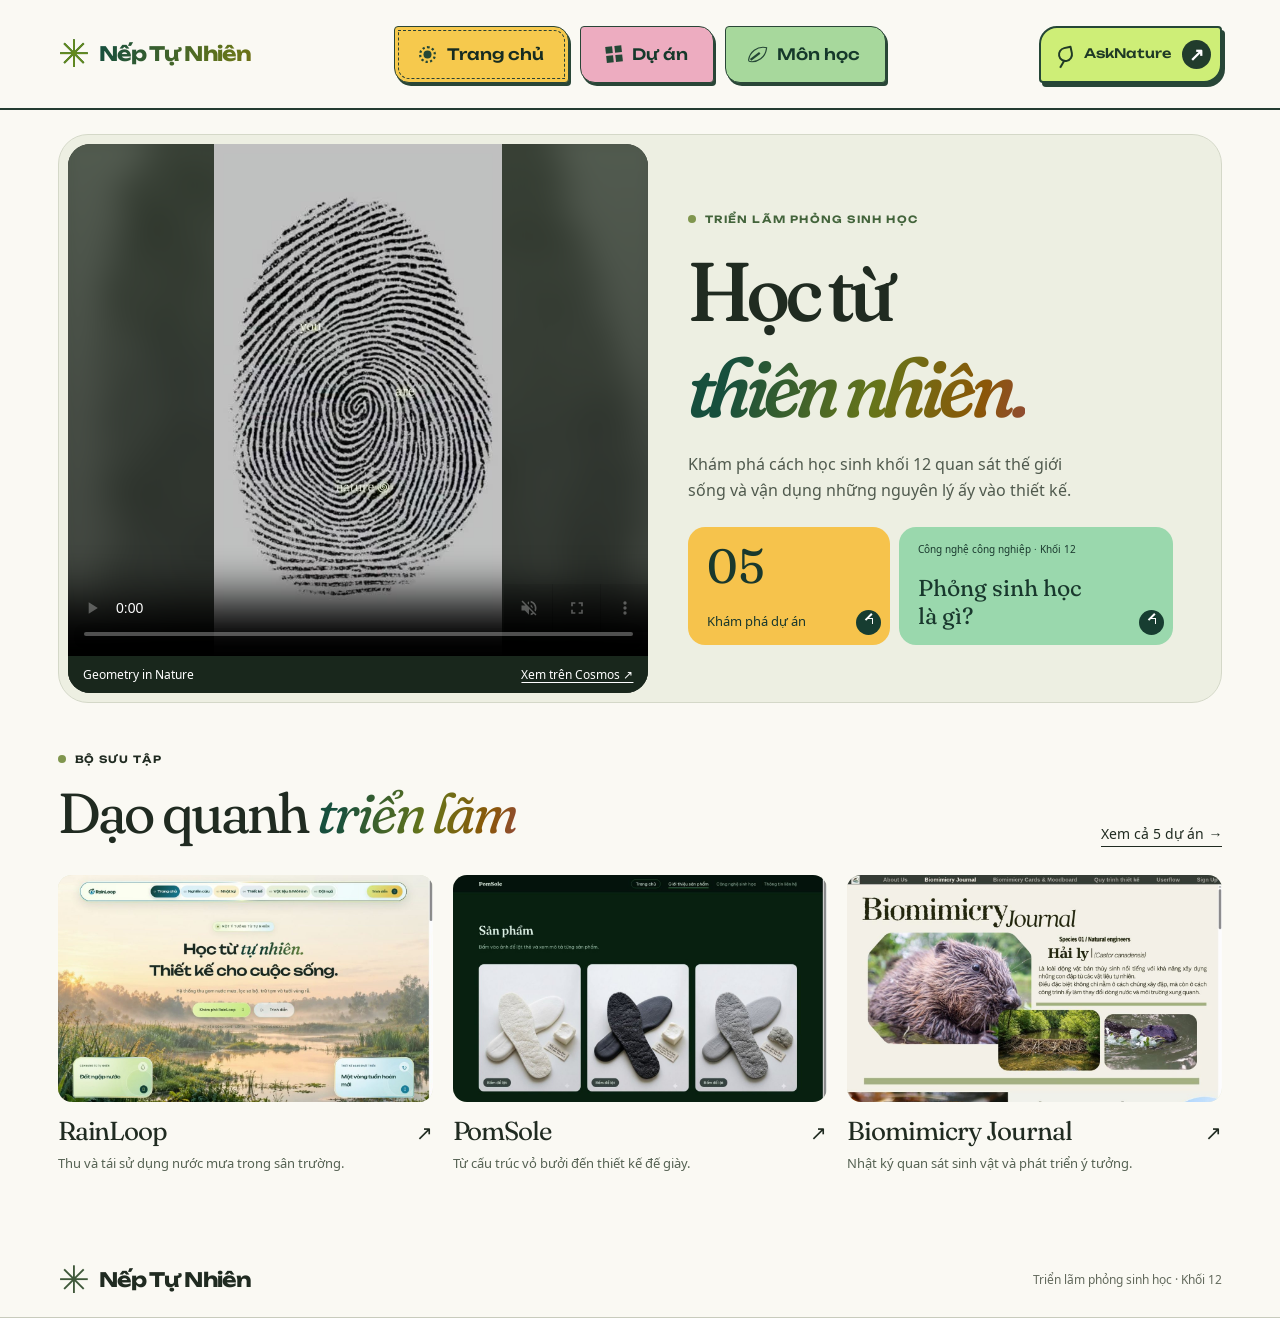
==== index.html @ 1c770c22 "Feature Geometry in Nature video and align navigation labels" ====
<!doctype html><html lang="vi"><head><meta charset="utf-8"><meta name="viewport" content="width=device-width,initial-scale=1"><meta name="theme-color" content="#fcfaee"><meta name="description" content="Triển lãm website phỏng sinh học của học sinh khối 12."><title>Trang chủ · Nếp Tự Nhiên</title><link rel="stylesheet" href="style.css?v=2"><link rel="stylesheet" href="exhibition.css"><link rel="stylesheet" href="typography.css?v=5"><script src="app.js?v=5" defer></script></head>
 <body><a class="skip" href="#noi-dung">Đến nội dung</a><header><div class="bar wrap"><a class="brand" href="index.html"><span class="mark" aria-hidden="true">✳</span>Nếp Tự Nhiên</a><nav aria-label="Điều hướng chính"><a href="index.html" aria-current="page"><span aria-hidden="true" class="stamp-icon sun"></span><span>Trang chủ</span></a><a href="du-an.html"><span aria-hidden="true" class="stamp-icon tiles"></span><span>Dự án</span></a><a href="mon-hoc.html"><span aria-hidden="true" class="stamp-icon leaf"></span><span>Môn học</span></a></nav><a class="source" href="https://asknature.org/" target="_blank" rel="noopener"><span class="source-lens" aria-hidden="true"></span><span>AskNature</span><span class="source-arrow" aria-hidden="true">↗</span></a></div></header><main id="noi-dung" tabindex="-1"><section class="hero wrap" id="trang-chu">
  <figure class="hero-film">
    <video controls playsinline muted loop preload="metadata" poster="assets/geometry-poster.jpg" aria-label="Video của Geometry in Nature">
      <source src="https://cdn.cosmos.so/705be368-18ea-49fc-8e06-4b64c45ced7f.mp4" type="video/mp4">
      <a href="https://www.cosmos.so/e/115667324">Xem video trên Cosmos</a>
    </video>
    <figcaption><span>Geometry in Nature</span><a href="https://www.cosmos.so/e/115667324" target="_blank" rel="noopener">Xem trên Cosmos ↗</a></figcaption>
  </figure>
  <div class="intro"><div class="eyebrow"><i></i>Triển lãm phỏng sinh học</div>
    <h1><span>Học từ</span> <em>thiên nhiên.</em></h1>
    <p>Khám phá cách học sinh khối 12 quan sát thế giới sống và vận dụng những nguyên lý ấy vào thiết kế.</p>
    <div class="discovery"><a class="collection-door" href="du-an.html"><strong>05</strong><span>Khám phá dự án</span><b aria-hidden="true">↗</b></a>
    <a class="course-door" href="mon-hoc.html"><span>Công nghệ công nghiệp · Khối 12</span><strong>Phỏng sinh học<br>là gì?</strong><b aria-hidden="true">↗</b></a></div>
  </div></section><section class="gallery wrap"><div class="section-title"><div class="headingblock"><div class="eyebrow"><i></i>Bộ sưu tập</div><h2>Dạo quanh <em>triển lãm</em></h2></div><a class="textlink" href="du-an.html">Xem cả 5 dự án →</a></div><div id="cards"><a class="tile" href="rainloop.html"><div class="art"><img src="assets/1.jpg" alt="Giao diện RainLoop"></div><div class="cardline"><h3>RainLoop</h3><span aria-hidden="true">↗</span></div><p>Thu và tái sử dụng nước mưa trong sân trường.</p></a><a class="tile" href="pomsole.html"><div class="art"><img src="assets/2.jpg" alt="Giao diện PomSole"></div><div class="cardline"><h3>PomSole</h3><span aria-hidden="true">↗</span></div><p>Từ cấu trúc vỏ bưởi đến thiết kế đế giày.</p></a><a class="tile" href="biomimicry-journal.html"><div class="art"><img src="assets/3.jpg" alt="Giao diện Biomimicry Journal"></div><div class="cardline"><h3>Biomimicry Journal</h3><span aria-hidden="true">↗</span></div><p>Nhật ký quan sát sinh vật và phát triển ý tưởng.</p></a></div></section></main><footer><div class="bar wrap"><a class="brand" href="index.html"><span class="mark" aria-hidden="true">✳</span>Nếp Tự Nhiên</a><span>Triển lãm phỏng sinh học · Khối 12</span></div></footer><div class="curtain" aria-hidden="true"></div><div id="cursor" aria-hidden="true">↗</div></body></html>
---- style.css ----
:root{--paper:#f8f7ef;--ink:#202b21;--green:#3f583a;--line:#c8cbbd;--serif:Georgia,'Times New Roman',serif;scroll-behavior:smooth;scroll-padding-top:25px;color:var(--ink);background:var(--paper);font-family:'DM Sans',Arial,sans-serif}
*{box-sizing:border-box}body,figure,h1,h2,h3,p{margin:0}a{color:inherit;text-decoration:none}button,a{-webkit-tap-highlight-color:transparent}a:focus-visible{outline:3px solid #a87519;outline-offset:5px}.wrap{width:min(1440px,91%);margin-inline:auto}.skip{position:fixed;top:-80px;background:white;padding:12px;z-index:10}.skip:focus{top:0}header,footer{border-bottom:1px solid var(--line)}.bar{display:flex;align-items:center;justify-content:space-between;gap:20px;min-height:74px}.brand{display:flex;align-items:center;gap:10px;font:600 24px var(--serif);letter-spacing:-1.3px}.mark{font:38px/1 Georgia;color:var(--green)}nav{display:flex;gap:34px}nav a,.source,.textlink{font-size:14px}nav a{padding:8px 0;border-bottom:1px solid transparent}nav a:hover,nav a[aria-current]{border-color:var(--green)}.source{border:1px solid var(--line);border-radius:30px;padding:9px 16px}.source:hover{background:#e7e9dc}
.hero{display:grid;grid-template-columns:.95fr 1.05fr;gap:4%;align-items:stretch;padding-block:32px 40px;border-bottom:1px solid var(--line)}.intro{align-self:center;padding-block:24px}.eyebrow{display:flex;align-items:center;gap:9px;font-size:11px;font-weight:650;letter-spacing:1.7px;text-transform:uppercase}.eyebrow i{width:8px;height:8px;border-radius:50%;background:#80964e}.hero h1,h2,.detail h1{font-family:var(--serif);font-weight:400;letter-spacing:-.063em}.hero h1{font-size:clamp(62px,7.25vw,120px);line-height:.98;margin:27px 0 22px}h1 em,h2 em{color:var(--green);font-weight:400}.intro p,.course p,.detail p{line-height:1.65;font-size:16px}.intro p{max-width:440px;color:#505a4e}.button{display:inline-flex;align-items:center;justify-content:space-between;gap:26px;background:var(--ink);color:white;padding:14px 21px;border-radius:100px;font-size:14px;margin-top:25px;transition:background .2s}.button span{font-size:20px}.button:hover{background:var(--green)}.hero-photo{position:relative;min-height:clamp(355px,32vw,520px);border-radius:5px 64px 5px 5px;overflow:hidden;background:#304427}.hero-photo img{position:absolute;width:100%;height:100%;object-fit:cover}.hero-photo figcaption{position:absolute;bottom:0;left:0;right:0;padding:40px 22px 17px;background:linear-gradient(transparent,#10190ed9);color:white;display:flex;gap:12px;align-items:baseline;font-size:13px}.hero-photo figcaption em{opacity:.8;font-family:var(--serif)}.gallery{padding-block:50px 70px}.section-title{display:flex;align-items:flex-end;justify-content:space-between;margin-bottom:28px}h2{font-size:clamp(40px,4.4vw,72px);line-height:1.1;margin-top:14px}.count{font-size:13px;color:#52604b;border:1px solid var(--line);border-radius:20px;padding:6px 12px}#cards{display:grid;grid-template-columns:repeat(3,minmax(0,1fr));gap:36px 20px}.art{aspect-ratio:1.65;overflow:hidden;border-radius:5px;background:var(--tint,#dde2c8);position:relative;display:grid;place-items:center}.art img{width:100%;height:100%;position:absolute;inset:0;object-fit:cover;object-position:top;transition:transform .5s}.tile:hover img{transform:scale(1.035)}.tile h3{font:400 26px var(--serif);letter-spacing:-.04em;margin:13px 0 6px}.tile p{font-size:13px;line-height:1.55;color:#566253}.cardline{display:flex;align-items:baseline;justify-content:space-between}.cardline>span{font-size:20px}.course{background:#e8ebde;padding-block:62px}.course-inner{display:grid;grid-template-columns:1fr 1fr;gap:8%;align-items:center}.course p+p{margin-top:14px}.textlink{display:inline-block;border-bottom:1px solid;margin-top:19px;padding-bottom:3px}footer .bar>span{font-size:12px;color:#62695c}.detail{min-height:68vh;padding-block:38px 65px}.detail h1{font-size:clamp(44px,6vw,80px);margin-block:22px 10px}.detail .art{margin-top:26px;max-width:980px}.back{font-size:14px;text-decoration:underline;text-underline-offset:4px}#cursor{position:fixed;top:0;left:0;pointer-events:none;z-index:8;background:#dcf197;color:#14210d;width:48px;height:48px;border-radius:50%;display:grid;place-items:center;opacity:0;font-size:24px;transition:opacity .15s}#cursor.show{opacity:1}.enter{animation:arrive .4s ease both}@keyframes arrive{from{opacity:0;transform:translateY(10px)}to{opacity:1;transform:none}}
@media(max-width:850px){#cards{grid-template-columns:repeat(2,minmax(0,1fr))}.hero h1{font-size:clamp(56px,8vw,72px)}nav{gap:17px}.intro p{font-size:15px}}
@media(max-width:620px){.wrap{width:90%}.bar{min-height:60px;gap:10px}.brand{font-size:19px;gap:4px}.mark{font-size:29px}nav{gap:12px}nav a{font-size:12px}.source{display:none}.hero{grid-template-columns:1fr;gap:23px;padding-block:25px}.intro{padding:0}.hero h1{font-size:clamp(58px,12vw,76px);margin-block:20px 15px}.hero-photo{min-height:245px;border-top-right-radius:45px}.gallery,.course{padding-block:35px}.section-title{gap:8px}.count{white-space:nowrap;font-size:11px}#cards,.course-inner{grid-template-columns:1fr}.course-inner{gap:20px}footer .bar{flex-wrap:wrap;padding-block:14px}.eyebrow{font-size:10px}}
@media(prefers-reduced-motion:reduce){:root{scroll-behavior:auto}*,*::before,*::after{animation:none!important;transition:none!important}#cursor{display:none}}

@font-face{font-family:Exhibit Sans;src:url(assets/fonts/NotoSans-Regular.woff) format('woff');font-display:swap}
@font-face{font-family:Exhibit Sans;src:url(assets/fonts/NotoSans-Bold.woff) format('woff');font-weight:700;font-display:swap}
@font-face{font-family:Exhibit Serif;src:url(assets/fonts/NotoSerifDisplay-Regular.woff) format('woff');font-display:swap}
@font-face{font-family:Exhibit Serif;src:url(assets/fonts/NotoSerifDisplay-Italic.woff) format('woff');font-style:italic;font-display:swap}
:root{--serif:'Exhibit Serif',Georgia,serif;font-family:'Exhibit Sans',sans-serif;--paper:#fbf9ef}
header{background:#1f392f;color:#fffced;border:0;position:relative;z-index:2}
header .bar{min-height:83px}
.brand{font:700 23px/1.4 'Exhibit Sans',sans-serif;letter-spacing:-.055em}
header .mark{color:#ffd45e;display:inline-block;transition:transform .5s}.brand:hover .mark{transform:rotate(70deg)}
nav{background:#10291f;border-radius:34px;padding:5px;gap:5px}
nav a{--tab:#f6cb59;border:0;border-radius:30px;padding:10px 18px;transition:background .18s,color .18s,transform .18s;white-space:nowrap}
nav a:nth-child(2){--tab:#f3a892}nav a:nth-child(3){--tab:#b5dcb2}
nav a::before{content:'';display:inline-block;width:7px;height:7px;border-radius:50%;margin-right:8px;vertical-align:middle;background:var(--tab)}
nav a[aria-current],nav a:hover{background:var(--tab);color:#172c21}nav a[aria-current]::before,nav a:hover::before{background:currentColor}
nav a:hover{transform:translateY(-2px)}header .source{border-color:#829285;color:#e7f3cf}header .source:hover{background:#374e3e}
.hero h1,h2,.detail h1,.gallery h1,.course h1{line-height:1.2;letter-spacing:-.047em}.hero h1{margin-block:16px}
.gallery h1,.course h1{font:400 clamp(40px,5.4vw,88px)/1.22 var(--serif);margin:12px 0 0}.course{padding-block:clamp(45px,7vw,100px)}.method{padding-block:40px 70px}.steps{display:grid;grid-template-columns:repeat(3,1fr);gap:24px;margin-top:26px}.steps article{border-top:4px solid #dbb54e;padding:18px 8px 0}.steps article:nth-child(2){border-color:#c77a62}.steps article:nth-child(3){border-color:#77a276}.steps h3{font:400 29px var(--serif);margin:0 0 10px}.steps p{line-height:1.7}
.tile .art{transition:box-shadow .35s,transform .35s}.tile:hover .art{box-shadow:0 12px 22px #34492c22;transform:translateY(-4px)}.detail p{max-width:760px}.detail .art{aspect-ratio:auto}.detail .art img{position:static;height:auto;display:block}.hero-photo img{transform:scale(1.04) translate(var(--mx,0px),var(--my,0px));transition:transform .45s ease-out}
main{animation:arrive .46s ease both}.curtain{pointer-events:none;position:fixed;z-index:20;inset:0;transform:scaleY(0);transform-origin:bottom;background:linear-gradient(170deg,#c9dea9 0 68%,#f9d77b 68% 84%,#edac96 84%);transition:transform .22s cubic-bezier(.55,.05,.8,.42)}.depart .curtain{transform:scaleY(1)}.reveal{animation:arrive .52s ease both}.hero .eyebrow i{animation:pulse 3s ease-in-out infinite}@keyframes pulse{50%{box-shadow:0 0 0 5px #8ba44b24}}
@media(max-width:760px){header .bar{flex-wrap:wrap;justify-content:center;padding-block:10px;gap:7px 20px}header .brand{font-size:20px}.source{display:none}nav a{padding:8px 12px}nav{gap:2px}.steps{grid-template-columns:1fr}.hero h1{line-height:1.2}}
@media(max-width:450px){header .bar{flex-direction:column}.section-title .textlink{max-width:98px}.hero h1{font-size:clamp(47px,12vw,64px)}.course h1,.gallery h1{font-size:42px}}
@media(prefers-reduced-motion:reduce){.hero-photo img{transform:none}.curtain{display:none}}
---- exhibition.css ----
/* A pale exhibition frame, botanical colour and moving display type. */
:root {
  --paper: #faf9f3;
  --forest: #173d31;
  --berry: #973c72;
  --ochre: #8b5708;
}
header {
  color: var(--forest);
  background: var(--paper);
  border-bottom: 1px solid #d6dbce;
}
header .mark { color: #638a1d; }
header .source { background: #d9ed9e; color: #23391e; border-color: transparent; }
header .source:hover { background: #c7e07d; }
nav { background: #e9ecdf; }
nav a { color: #263b30; }
nav a:nth-child(1) { --tab: #f3cc51; }
nav a:nth-child(2) { --tab: #eda6bc; }
nav a:nth-child(3) { --tab: #93d8b5; }
.hero {
  display: grid;
  grid-template-columns: 1.03fr 1fr;
  align-items: stretch;
  gap: 0;
  margin-top: 24px;
  padding: 9px;
  border: 1px solid #d4d8c8;
  border-radius: 30px;
  background: #edefe2;
}
.hero-photo { border-radius: 22px; min-height: 470px; }
.hero-photo img { object-position: 66% 48%; }
.hero-photo figcaption {
  inset: auto auto 0 0;
  padding: 13px 23px 12px 16px;
  border-radius: 0 21px 0 0;
  color: #263c31;
  background: #edefe2;
  flex-direction: column;
  gap: 1px;
}
.hero-photo figcaption span { font-weight: 700; }
.hero-photo figcaption em { font-size: 12px; }
.intro { padding: clamp(22px,3.1vw,52px); padding-bottom: 18px; align-self: center; }
.intro .eyebrow { letter-spacing: .12em; color: #43643b; }
.hero h1 { font-size: clamp(58px,6.5vw,108px); line-height: 1.15; margin: 19px 0 15px; }
.hero h1 span,.hero h1 em { display: block; width: fit-content; }
.hero h1 span { animation: type-rise .6s both; }
.hero h1 em { animation: type-rise .75s .08s both, ink-flow 8s ease-in-out infinite alternate; }
.hero .intro p { max-width: 43ch; }
.discovery { display: grid; grid-template-columns: .85fr 1.15fr; gap: 9px; margin-top: 24px; }
.discovery a {
  position: relative; display: flex; flex-direction: column; justify-content: space-between;
  gap: 6px; min-height: 118px; padding: 15px 19px; color: #19382d;
  border-radius: 17px; transition: transform .25s, box-shadow .25s;
}
.discovery a:hover,.discovery a:focus-visible { transform: translateY(-4px); box-shadow: 0 6px 0 #203b291c; }
.collection-door { background: #f6c34c; }
.collection-door strong { font: 400 48px/1 var(--serif); }
.collection-door span { font-size: 13px; padding-right: 24px; }
.course-door { background: #9ad8ad; }
.course-door span { font-size: 10px; }
.course-door strong { font: 400 23px/1.2 var(--serif); padding-right: 19px; }
.discovery b { position: absolute; right: 9px; bottom: 10px; width: 25px; height: 25px; display: grid; place-items:center; border-radius: 50%; background: #173d31; color: #fff; font: 16px/1 sans-serif; }
.art { border-radius: 14px; }
.tile h3 { transition: color .2s; }
.tile:hover h3,.tile:focus-visible h3 { color: var(--berry); }
.steps article { border: 0; background:#f8df83; border-radius: 18px; padding: 24px; }
.steps article:nth-child(2) { background: #f0c0ce; }
.steps article:nth-child(3) { background: #b8e0c6; }
@supports (background-clip: text) {
  .hero h1 em,.gallery :is(h1,h2) em,.course h1 em,.detail h1,header .brand {
    background-image: linear-gradient(105deg,#174f3d 8%,#66751a 32%,var(--ochre) 49%,var(--berry) 68%,#21594d 90%);
    background-size: 180% 100%;
    background-clip: text;
    color: transparent;
    animation: ink-flow 8s ease-in-out infinite alternate;
  }
  .hero h1 em { animation: type-rise .75s .08s both, ink-flow 8s ease-in-out infinite alternate; }
}
@keyframes ink-flow { from { background-position: 0% center; } to { background-position: 100% center; } }
@keyframes type-rise { from { opacity: 0; transform: translateY(.23em); } to { opacity: 1; transform: translateY(0); } }
@media (max-width: 850px) {
  .hero { grid-template-columns: .9fr 1.1fr; }
  .intro { padding: 22px 16px; }
  .hero h1 { font-size: clamp(48px,6.3vw,65px); }
  .discovery a { padding: 12px; }
}
@media (max-width: 620px) {
  .hero { grid-template-columns: 1fr; margin-top: 14px; padding: 6px; border-radius: 20px; }
  .hero-photo { min-height: 210px; border-radius: 15px; }
  .intro { padding: 20px 13px 10px; }
  .hero h1 { font-size: clamp(45px,10.6vw,66px); margin: 13px 0; }
  .hero h1 span,.hero h1 em { display: inline; }
  .discovery { margin-top: 18px; }
  .discovery a { min-height: 102px; }
}
@media (forced-colors: active) {
  .hero h1 em,.gallery :is(h1,h2) em,.course h1 em,.detail h1,header .brand { color: CanvasText; background: none; }
}
.discovery b { font-size: 0; }
.discovery b::before { content: ''; width: 9px; height: 1.5px; background: currentColor; transform: rotate(-45deg); }
.discovery b::after { content: ''; position:absolute; top:8px; right:8px; width:5px; height:5px; border-top:1.5px solid; border-right:1.5px solid; }
---- typography.css ----
@font-face {
  font-family: 'Fraunces Variable';
  font-style: italic;
  font-display: swap;
  font-weight: 100 900;
  src: url(assets/fonts/fraunces-vietnamese-full-italic.woff2) format('woff2-variations');
  unicode-range: U+0102-0103,U+0110-0111,U+0128-0129,U+0168-0169,U+01A0-01A1,U+01AF-01B0,U+0300-0301,U+0303-0304,U+0308-0309,U+0323,U+0329,U+1EA0-1EF9,U+20AB;
}
@font-face {
  font-family: 'Fraunces Variable';
  font-style: italic;
  font-display: swap;
  font-weight: 100 900;
  src: url(assets/fonts/fraunces-latin-full-italic.woff2) format('woff2-variations');
  unicode-range: U+0000-00FF,U+0131,U+0152-0153,U+02BB-02BC,U+02C6,U+02DA,U+02DC,U+0304,U+0308,U+0329,U+2000-206F,U+20AC,U+2122,U+2191,U+2193,U+2212,U+2215,U+FEFF,U+FFFD;
}
@font-face {
  font-family: 'Fraunces Variable';
  font-style: normal;
  font-display: swap;
  font-weight: 100 900;
  src: url(assets/fonts/fraunces-vietnamese-full-normal.woff2) format('woff2-variations');
  unicode-range: U+0102-0103,U+0110-0111,U+0128-0129,U+0168-0169,U+01A0-01A1,U+01AF-01B0,U+0300-0301,U+0303-0304,U+0308-0309,U+0323,U+0329,U+1EA0-1EF9,U+20AB;
}
@font-face {
  font-family: 'Fraunces Variable';
  font-style: normal;
  font-display: swap;
  font-weight: 100 900;
  src: url(assets/fonts/fraunces-latin-full-normal.woff2) format('woff2-variations');
  unicode-range: U+0000-00FF,U+0131,U+0152-0153,U+02BB-02BC,U+02C6,U+02DA,U+02DC,U+0304,U+0308,U+0329,U+2000-206F,U+20AC,U+2122,U+2191,U+2193,U+2212,U+2215,U+FEFF,U+FFFD;
}
@font-face {
  font-family: 'Unbounded Variable';
  font-style: normal;
  font-display: swap;
  font-weight: 200 900;
  src: url(assets/fonts/unbounded-vietnamese-wght-normal.woff2) format('woff2-variations');
  unicode-range: U+0102-0103,U+0110-0111,U+0128-0129,U+0168-0169,U+01A0-01A1,U+01AF-01B0,U+0300-0301,U+0303-0304,U+0308-0309,U+0323,U+0329,U+1EA0-1EF9,U+20AB;
}
@font-face {
  font-family: 'Unbounded Variable';
  font-style: normal;
  font-display: swap;
  font-weight: 200 900;
  src: url(assets/fonts/unbounded-latin-wght-normal.woff2) format('woff2-variations');
  unicode-range: U+0000-00FF,U+0131,U+0152-0153,U+02BB-02BC,U+02C6,U+02DA,U+02DC,U+0304,U+0308,U+0329,U+2000-206F,U+20AC,U+2122,U+2191,U+2193,U+2212,U+2215,U+FEFF,U+FFFD;
}

:root { --serif: 'Fraunces Variable','Exhibit Serif',serif; }
h1,h2,h3,.collection-door strong,.course-door strong {
  font-optical-sizing:auto;
  font-variation-settings:'SOFT' 58,'WONK' 1;
}
.hero h1,.gallery h1,.course h1,.detail h1 {font-weight:520;letter-spacing:-.056em}
.hero h1 em {font-weight:560;font-variation-settings:'SOFT' 88,'WONK' 1}
.brand,nav a,.eyebrow,.count {
  font-family:'Unbounded Variable','Exhibit Sans',sans-serif;
}
.brand {font-size:clamp(16px,1.55vw,24px);letter-spacing:-.045em}
.eyebrow {font-size:10px;letter-spacing:.09em}
header {border-bottom:2px solid #233c31}
header .bar {gap:16px;min-height:90px}
nav {
  display:flex;align-items:center;gap:6px;
  padding:8px 10px;background:transparent;border-radius:0;
}
nav a {
  --seal:#f6c94d;
  position:relative;isolation:isolate;display:inline-flex;align-items:center;justify-content:center;
  gap:8px;padding:11px 17px;font-weight:520;font-size:12px;
  color:#16392b;background:transparent!important;border:0!important;border-radius:0;
  transform:none;
}
nav a::before {
  content:'';position:absolute;z-index:-1;inset:0;
  width:auto;height:auto;margin:0;background:var(--seal)!important;
  border:1.5px solid #294637;border-radius:4px 15px 4px 15px;
  box-shadow:2px 3px 0 #294637;transition:box-shadow .2s;
}
nav a:nth-child(2) {--seal:#edacc0;transform:none}
nav a:nth-child(3) {--seal:#a7d89c;transform:none}
nav a[aria-current]::before {outline:1px dashed #284035;outline-offset:-5px}
nav a:hover,nav a:focus-visible {transform:none}
nav a:hover::before {box-shadow:2px 6px 0 #294637}
.stamp-icon {display:block;width:15px;height:15px;position:relative;flex:none;color:#254736}
.stamp-icon.sun {border:2px dotted;border-radius:50%}
.stamp-icon.sun::after {content:'';position:absolute;inset:2px;background:currentColor;border-radius:50%}
.stamp-icon.tiles {width:6px;height:6px;background:currentColor;box-shadow:8px 0,0 8px,8px 8px;margin:-8px 8px 0 0;transform:rotate(-6deg)}
.stamp-icon.leaf {border:1.6px solid;border-radius:90% 0 90% 12%;transform:rotate(8deg)}
.stamp-icon.leaf::after {content:'';position:absolute;left:1px;bottom:1px;width:10px;height:1.5px;background:currentColor;transform:rotate(-45deg);transform-origin:left}
@media(max-width:760px){header .bar{padding-block:12px}nav{gap:5px;padding:4px 3px}nav a{font-size:11px;padding:10px 13px}}
@media(max-width:450px){nav a{gap:5px;padding:9px 10px;font-size:10px}.hero h1{letter-spacing:-.05em}}

/* Oversized specimen labels in the shared navigation. */
header .bar { min-height:108px; }
header nav { gap:11px; }
header nav a {
  min-height:57px; padding:14px clamp(20px,2vw,34px); gap:12px;
  font-size:clamp(15px,1.22vw,20px);
}
header nav .stamp-icon {scale:1.15}
header .source {
  display:inline-flex;align-items:center;justify-content:center;gap:11px;
  min-height:50px;padding:8px 9px 8px 17px;
  border:2px solid #254736;border-radius:18px 4px 18px 4px;
  background:#ceee77;color:#203a26;box-shadow:3px 4px 0 #284637;
  transform:none;transition:transform .2s,box-shadow .2s;
  font:530 13px/1.35 'Unbounded Variable','Exhibit Sans',sans-serif;
}
header .source:hover,header .source:focus-visible {transform:none;background:#def593;box-shadow:3px 6px 0 #284637}
.source-lens {width:15px;height:15px;border:2px solid;border-radius:50% 8% 50% 50%;transform:rotate(-12deg);position:relative}
.source-lens::after {content:'';position:absolute;left:-4px;bottom:-4px;width:9px;border-top:2px solid;transform:rotate(-48deg)}
.source-arrow,.field-side b {display:grid;place-items:center;width:29px;height:29px;border-radius:50%;background:#213c2c;color:#fff;font:700 18px/1 'Exhibit Sans',sans-serif}
.field-board {
  display:grid;grid-template-columns:minmax(0,1fr) minmax(180px,21%);gap:12px;
  margin-top:26px;padding:10px;border:1px solid #c9cbb6;border-radius:29px;background:#f1f0e4;
}
.leaf-plate {min-height:clamp(450px,40vw,615px);position:relative;overflow:hidden;border-radius:21px;background:#526827}
.leaf-plate>img,.case-photo img {position:absolute;inset:0;width:100%;height:100%;object-fit:cover}
.leaf-plate>img {object-position:58% 40%}
.plate-label {position:absolute;top:18px;left:18px;padding:8px 14px;background:#faf9efd9;color:#2a362a;border-radius:30px;font:600 12px 'Exhibit Sans',sans-serif}
.plate-label i {margin-left:8px;font:italic 14px var(--serif)}
.plate-title {position:absolute;bottom:0;left:0;padding:22px 27px 12px 17px;background:#f1f0e4;border-radius:0 28px 0 0;}
.plate-title h1 {margin:9px 0 0;font:510 clamp(44px,5.3vw,84px)/1.11 var(--serif);letter-spacing:-.055em}
.plate-title em {color:#566c23}
.field-side {display:grid;grid-template-rows:auto minmax(100px,1fr) minmax(115px,.9fr);gap:10px}
.grade-seal {justify-self:center;display:flex;flex-direction:column;justify-content:center;align-items:center;width:min(100%,190px);aspect-ratio:1.25;border-radius:50%;background:#f3cb57;color:#344326;transform:rotate(5deg)}
.grade-seal span,.field-note>span,.case-photo>span {font:550 11px/1.5 'Unbounded Variable','Exhibit Sans',sans-serif}
.grade-seal strong {font:580 clamp(41px,4vw,66px)/1 var(--serif)}
.field-side a {position:relative;border-radius:18px;overflow:hidden;transition:transform .22s}
.field-side a:hover {transform:translateY(-3px)}
.case-photo {background:#39674d}
.case-photo img {object-position:center}
.case-photo>span {position:absolute;bottom:0;left:0;right:0;padding:28px 42px 12px 12px;color:white;background:linear-gradient(transparent,#132b1cf5)}
.field-side b {position:absolute;right:9px;bottom:9px}
.field-note {background:#8bd4a8;padding:16px;color:#1a3b2c}
.field-note strong {display:block;margin:10px 0 20px;font:520 clamp(20px,2vw,33px)/1.15 var(--serif)}
.course-reading {display:grid;grid-template-columns: .8fr 1.2fr;gap:6%;padding-block:52px 40px;border-bottom:1px solid #c9cbb6}
.course-reading h2 {margin:0;font-size:clamp(35px,3.6vw,60px)}
.course-reading p {font-size:16px;line-height:1.7}
.course-reading p+p {margin-top:12px}
@media(max-width:1020px) {
  header .bar{gap:8px}header nav{gap:6px}header nav a{padding:13px 16px;font-size:14px}
  header .source{font-size:12px;gap:6px}
}
@media(max-width:780px) {
  header .bar {display:grid;grid-template-columns:1fr auto;min-height:0;gap:11px;padding-block:10px}
  header nav {grid-column:1/-1;grid-row:2;justify-content:center}
  header .source {grid-column:2;grid-row:1;min-height:38px;font-size:11px}
  header nav a {min-height:45px;font-size:clamp(11px,2.7vw,15px);padding:10px clamp(8px,2.6vw,22px);gap:6px}
}
@media(max-width:650px) {
  .field-board{grid-template-columns:1fr;padding:6px;gap:7px;margin-top:16px}
  .leaf-plate{min-height:340px}.plate-title{padding:14px 17px 8px 10px}
  .field-side{grid-template-columns:.65fr 1fr 1.05fr;grid-template-rows:minmax(120px,auto);gap:5px}
  .grade-seal{align-self:center;aspect-ratio:1}.field-note{padding:9px}.field-note strong{font-size:17px;margin:4px 0 28px}
  .field-note>span,.case-photo>span{font-size:9px}.case-photo>span{padding:20px 6px 40px}
  .course-reading{grid-template-columns:1fr;gap:16px;padding-block:28px}
}
@media(max-width:360px){header nav{gap:2px}header nav a{padding:10px 7px}.field-side{grid-template-columns:1fr 1fr}.grade-seal{display:none}}

/* Match the edges of the four header labels on wide screens. */
@media (min-width:781px) {
  header .bar { display:grid;grid-template-columns:1fr auto 1fr;align-items:center; }
  header nav {padding-block:0}
  header nav a, header .source {height:57px;min-height:57px}
  header .source {justify-self:end}
}
.hero-film {position:relative;isolation:isolate;display:grid;grid-template-rows:minmax(0,1fr) auto;min-width:0;overflow:hidden;border-radius:22px;background:#1c251c;color:#fff}
.hero-film::before {content:"";position:absolute;z-index:-1;inset:-25px;background:linear-gradient(#1c2918aa,#181d17c7),url(assets/geometry-poster.jpg) center/cover;filter:blur(16px)}
.hero-film video {display:block;width:100%;height:100%;min-height:0;max-height:clamp(390px,40vw,620px);object-fit:contain;align-self:center;}
.hero-film figcaption {display:flex;justify-content:space-between;align-items:center;gap:8px;padding:10px 15px;background:#19271c;font-size:12px}
.hero-film figcaption a {text-decoration:underline;text-underline-offset:3px}
@media(max-width:620px){.hero-film{border-radius:16px}.hero-film video{height:clamp(260px,82vw,400px)}}
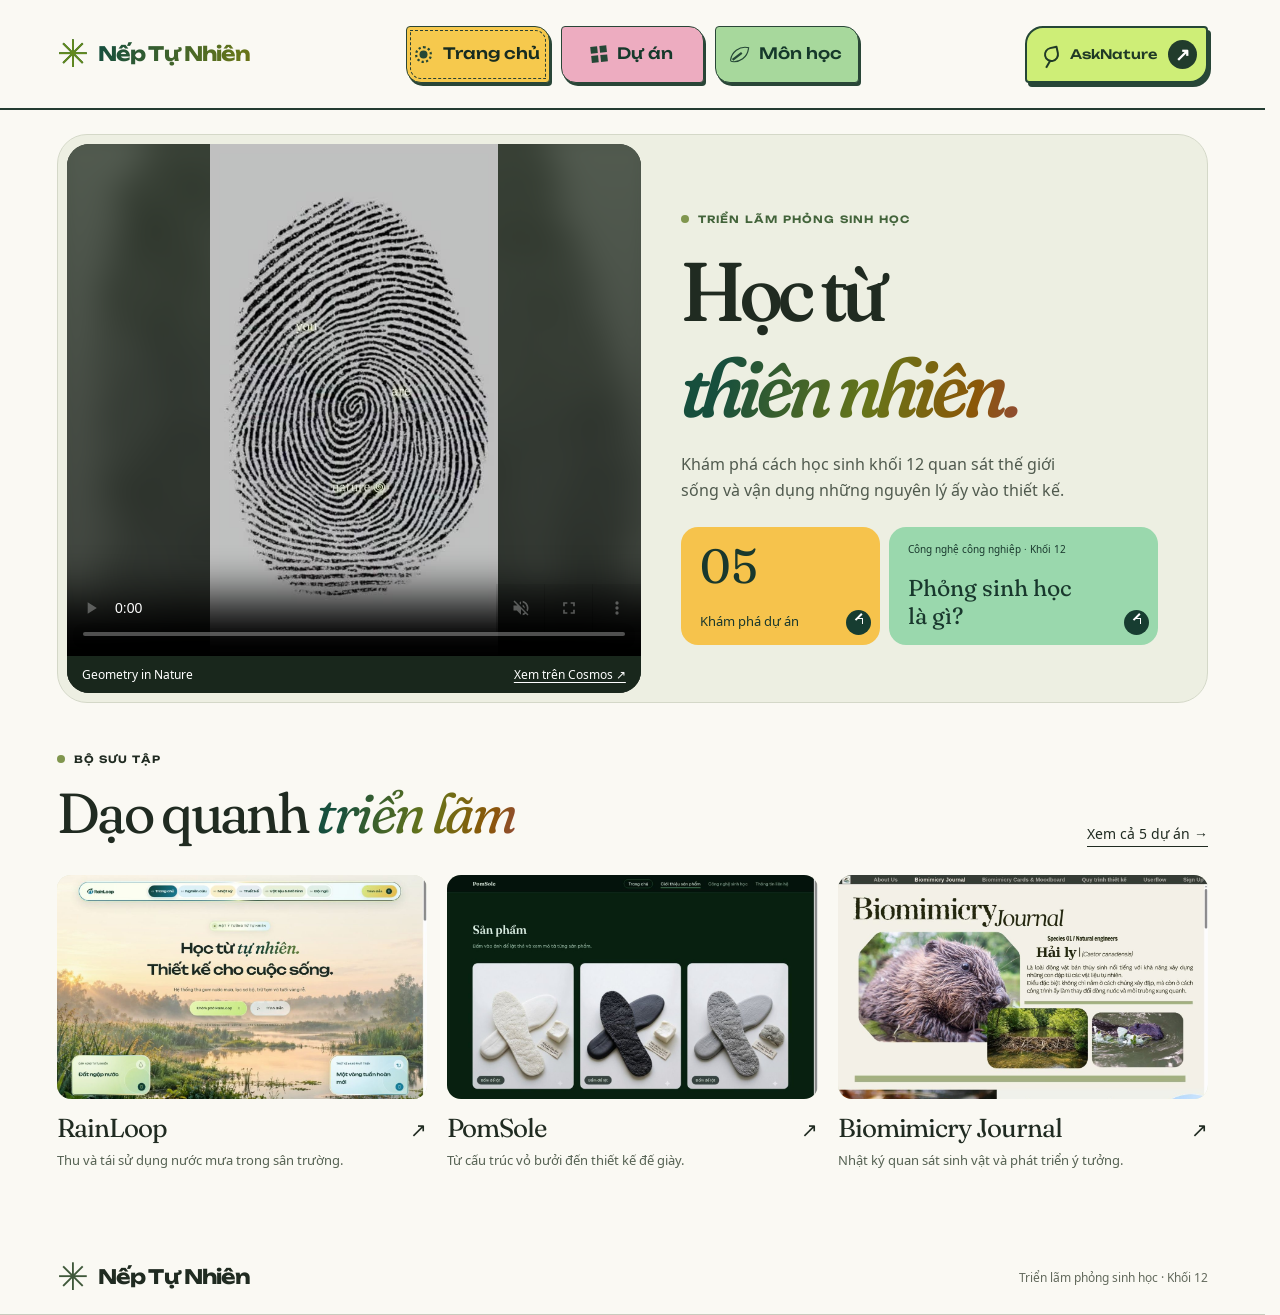
==== commit dbeb102d: "Stabilize navigation across routes and introduce six course objectives" ====
--- a/index.html
+++ b/index.html
@@ -1,4 +1,4 @@
-<!doctype html><html lang="vi"><head><meta charset="utf-8"><meta name="viewport" content="width=device-width,initial-scale=1"><meta name="theme-color" content="#fcfaee"><meta name="description" content="Triển lãm website phỏng sinh học của học sinh khối 12."><title>Trang chủ · Nếp Tự Nhiên</title><link rel="stylesheet" href="style.css?v=2"><link rel="stylesheet" href="exhibition.css"><link rel="stylesheet" href="typography.css?v=5"><script src="app.js?v=5" defer></script></head>
+<!doctype html><html lang="vi"><head><meta charset="utf-8"><meta name="viewport" content="width=device-width,initial-scale=1"><meta name="theme-color" content="#fcfaee"><meta name="description" content="Triển lãm website phỏng sinh học của học sinh khối 12."><title>Trang chủ · Nếp Tự Nhiên</title><link rel="stylesheet" href="style.css?v=2"><link rel="stylesheet" href="exhibition.css"><link rel="stylesheet" href="typography.css?v=6"><script src="app.js?v=6" defer></script><link rel="stylesheet" href="course-guide-v1.css"></head>
  <body><a class="skip" href="#noi-dung">Đến nội dung</a><header><div class="bar wrap"><a class="brand" href="index.html"><span class="mark" aria-hidden="true">✳</span>Nếp Tự Nhiên</a><nav aria-label="Điều hướng chính"><a href="index.html" aria-current="page"><span aria-hidden="true" class="stamp-icon sun"></span><span>Trang chủ</span></a><a href="du-an.html"><span aria-hidden="true" class="stamp-icon tiles"></span><span>Dự án</span></a><a href="mon-hoc.html"><span aria-hidden="true" class="stamp-icon leaf"></span><span>Môn học</span></a></nav><a class="source" href="https://asknature.org/" target="_blank" rel="noopener"><span class="source-lens" aria-hidden="true"></span><span>AskNature</span><span class="source-arrow" aria-hidden="true">↗</span></a></div></header><main id="noi-dung" tabindex="-1"><section class="hero wrap" id="trang-chu">
   <figure class="hero-film">
     <video controls playsinline muted loop preload="metadata" poster="assets/geometry-poster.jpg" aria-label="Video của Geometry in Nature">
--- a/course-guide-v1.css
+++ b/course-guide-v1.css
@@ -0,0 +1,42 @@
+/* The navigation footprint stays constant during page and pointer transitions. */
+html {scrollbar-gutter:stable}
+header {z-index:25}
+header .bar > nav {
+  display:grid;grid-template-columns:repeat(3,minmax(0,1fr));
+  width:clamp(390px,37vw,562px);align-items:stretch;
+}
+header .bar > nav a,header .bar > .source {
+  transform:none;rotate:none;translate:none;scale:none;
+  transition:color .18s,background-color .18s;line-height:1.25
+}
+header .bar > nav a:is(:hover,:focus,:active,[aria-current]),header .bar > .source:is(:hover,:focus,:active) {transform:none;translate:none;rotate:none;scale:none}
+header .bar > nav a {min-width:0;padding-inline:5px}
+header .bar > nav a::before,header .bar > nav a:is(:hover,:focus,:active)::before {box-shadow:2px 3px 0 #294637}
+header .bar > nav a:hover::before {filter:brightness(1.05)}
+@media(min-width:781px){header .bar{grid-template-columns:minmax(0,1fr) auto minmax(0,1fr)}}
+@media(max-width:780px){header .bar > nav{justify-self:center;width:min(100%,490px)}}
+.guide-intro {max-width:78ch;line-height:1.75;margin:20px 0}
+.guide-help {margin-bottom:16px;font-size:14px;color:#455e4c}
+.goals {display:grid;grid-template-columns:repeat(2,minmax(0,1fr));gap:14px;align-items:start}
+.goal-card {--wash:#fff0ba;--accent:#9b640c;border:1px solid #c7cebd;border-radius:8px 24px 8px 20px;background:var(--wash);overflow:hidden}
+.goal-card:nth-child(3n+2){--wash:#f8dce7;--accent:#8b3b68}
+.goal-card:nth-child(3n){--wash:#d9efde;--accent:#316a47}
+.goal-card summary {list-style:none;display:grid;grid-template-columns:auto 1fr auto;align-items:start;gap:14px;padding:22px;cursor:pointer}
+.goal-card summary::-webkit-details-marker{display:none}
+.goal-card summary:focus-visible{outline:3px solid var(--accent);outline-offset:-5px;border-radius:inherit}
+.goal-no{font:500 23px/1.4 var(--serif);color:var(--accent)}
+.goal-body strong,.goal-body span {display:block}
+.goal-body strong {font:520 clamp(20px,2vw,30px)/1.22 var(--serif)}
+.goal-body span,.goal-card p {font-size:14px;line-height:1.65}
+.goal-body span {margin-top:8px}.goal-card p {margin:0 22px 22px;padding-top:14px;border-top:1px dashed var(--accent)}
+.goal-toggle {width:22px;height:22px;border:1px solid var(--accent);border-radius:50%;position:relative}
+.goal-toggle::before,.goal-toggle::after{content:'';position:absolute;inset:9px 4px auto;height:2px;background:var(--accent)}
+.goal-toggle::after{transform:rotate(90deg);transition:transform .2s}
+.goal-card[open] .goal-toggle::after{transform:none}
+@media(prefers-reduced-motion:no-preference){
+  .goal-card.reveal {animation:arrive .52s var(--delay) both}
+  .goal-card[open] p {animation:arrive .3s both}
+  .plate-label{animation:arrive .65s .15s both}
+}
+@media(max-width:700px){.goals{grid-template-columns:1fr}.goal-card summary{padding:17px;gap:10px}}
+.skip:focus {z-index:30}
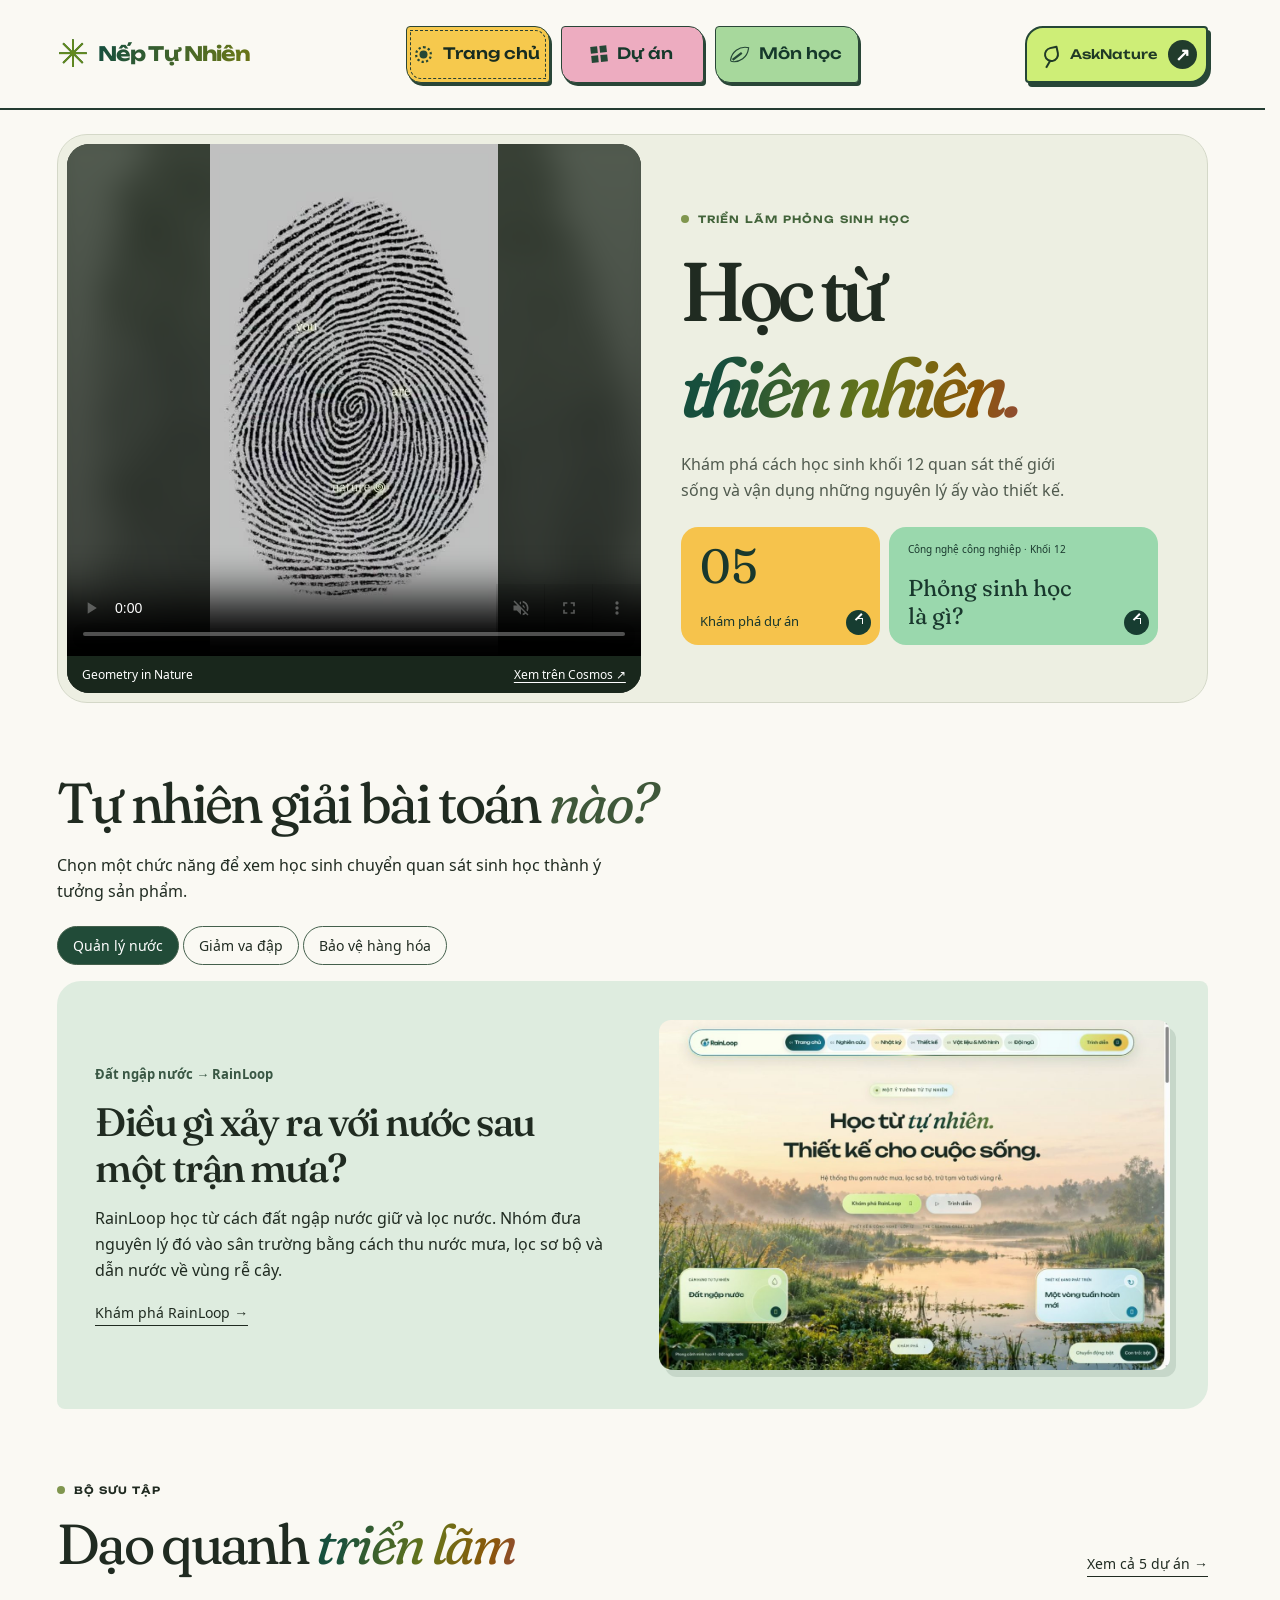
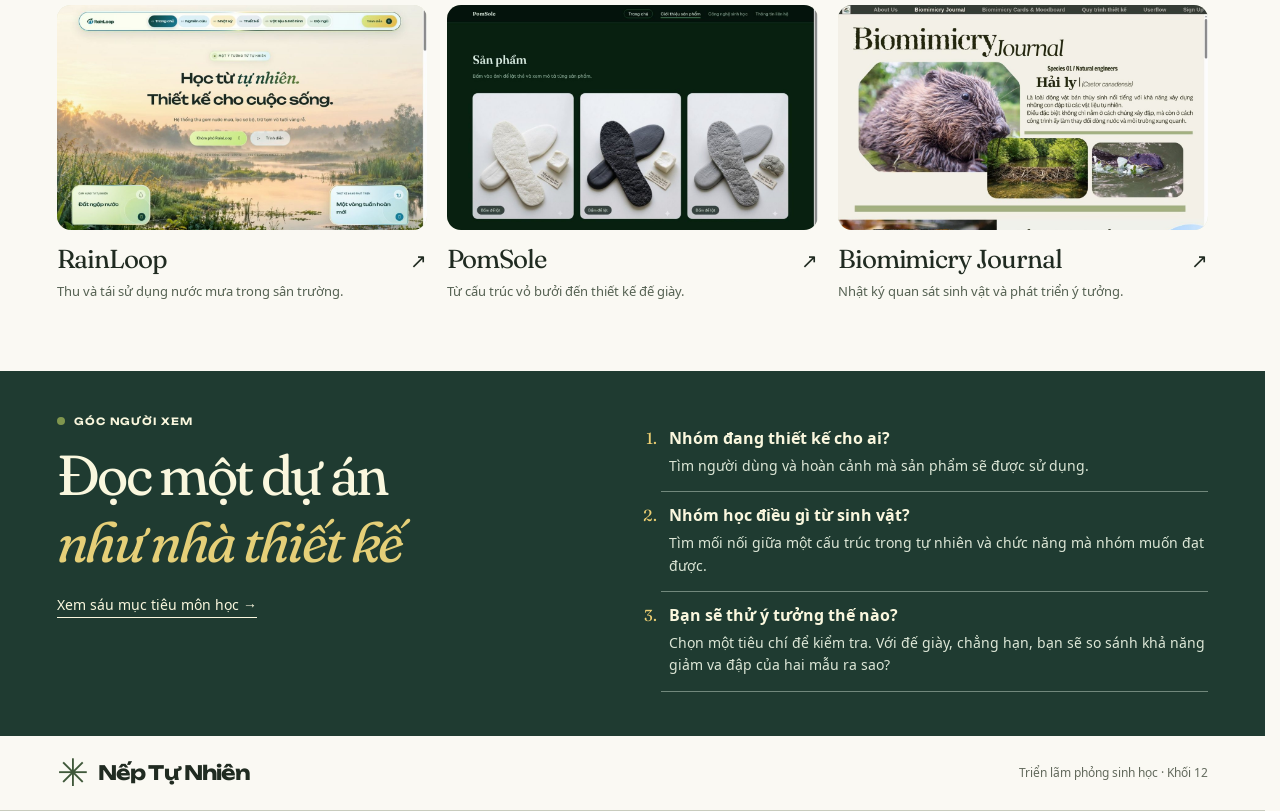
==== commit 17ee460c: "Add a botanical pointer trail, interactive project explorer and visitor guide" ====
--- a/index.html
+++ b/index.html
@@ -1,5 +1,5 @@
-<!doctype html><html lang="vi"><head><meta charset="utf-8"><meta name="viewport" content="width=device-width,initial-scale=1"><meta name="theme-color" content="#fcfaee"><meta name="description" content="Triển lãm website phỏng sinh học của học sinh khối 12."><title>Trang chủ · Nếp Tự Nhiên</title><link rel="stylesheet" href="style.css?v=2"><link rel="stylesheet" href="exhibition.css"><link rel="stylesheet" href="typography.css?v=6"><script src="app.js?v=6" defer></script><link rel="stylesheet" href="course-guide-v1.css"></head>
- <body><a class="skip" href="#noi-dung">Đến nội dung</a><header><div class="bar wrap"><a class="brand" href="index.html"><span class="mark" aria-hidden="true">✳</span>Nếp Tự Nhiên</a><nav aria-label="Điều hướng chính"><a href="index.html" aria-current="page"><span aria-hidden="true" class="stamp-icon sun"></span><span>Trang chủ</span></a><a href="du-an.html"><span aria-hidden="true" class="stamp-icon tiles"></span><span>Dự án</span></a><a href="mon-hoc.html"><span aria-hidden="true" class="stamp-icon leaf"></span><span>Môn học</span></a></nav><a class="source" href="https://asknature.org/" target="_blank" rel="noopener"><span class="source-lens" aria-hidden="true"></span><span>AskNature</span><span class="source-arrow" aria-hidden="true">↗</span></a></div></header><main id="noi-dung" tabindex="-1"><section class="hero wrap" id="trang-chu">
+<!doctype html><html lang="vi"><head><meta charset="utf-8"><meta name="viewport" content="width=device-width,initial-scale=1"><meta name="theme-color" content="#fcfaee"><meta name="description" content="Triển lãm website phỏng sinh học của học sinh khối 12."><title>Trang chủ · Nếp Tự Nhiên</title><link rel="stylesheet" href="style.css?v=2"><link rel="stylesheet" href="exhibition.css"><link rel="stylesheet" href="typography.css?v=6"><script src="app.js?v=8" defer></script><link rel="stylesheet" href="course-guide-v1.css"><link rel="stylesheet" href="field-motion.css"></head>
+ <body><a class="skip" href="#noi-dung">Đến nội dung</a><header><div class="bar wrap"><a class="brand" href="./"><span class="mark" aria-hidden="true">✳</span>Nếp Tự Nhiên</a><nav aria-label="Điều hướng chính"><a href="./" aria-current="page"><span aria-hidden="true" class="stamp-icon sun"></span><span>Trang chủ</span></a><a href="du-an.html"><span aria-hidden="true" class="stamp-icon tiles"></span><span>Dự án</span></a><a href="mon-hoc.html"><span aria-hidden="true" class="stamp-icon leaf"></span><span>Môn học</span></a></nav><a class="source" href="https://asknature.org/" target="_blank" rel="noopener"><span class="source-lens" aria-hidden="true"></span><span>AskNature</span><span class="source-arrow" aria-hidden="true">↗</span></a></div></header><main id="noi-dung" tabindex="-1"><section class="hero wrap" id="trang-chu">
   <figure class="hero-film">
     <video controls playsinline muted loop preload="metadata" poster="assets/geometry-poster.jpg" aria-label="Video của Geometry in Nature">
       <source src="https://cdn.cosmos.so/705be368-18ea-49fc-8e06-4b64c45ced7f.mp4" type="video/mp4">
@@ -12,4 +12,8 @@
     <p>Khám phá cách học sinh khối 12 quan sát thế giới sống và vận dụng những nguyên lý ấy vào thiết kế.</p>
     <div class="discovery"><a class="collection-door" href="du-an.html"><strong>05</strong><span>Khám phá dự án</span><b aria-hidden="true">↗</b></a>
     <a class="course-door" href="mon-hoc.html"><span>Công nghệ công nghiệp · Khối 12</span><strong>Phỏng sinh học<br>là gì?</strong><b aria-hidden="true">↗</b></a></div>
-  </div></section><section class="gallery wrap"><div class="section-title"><div class="headingblock"><div class="eyebrow"><i></i>Bộ sưu tập</div><h2>Dạo quanh <em>triển lãm</em></h2></div><a class="textlink" href="du-an.html">Xem cả 5 dự án →</a></div><div id="cards"><a class="tile" href="rainloop.html"><div class="art"><img src="assets/1.jpg" alt="Giao diện RainLoop"></div><div class="cardline"><h3>RainLoop</h3><span aria-hidden="true">↗</span></div><p>Thu và tái sử dụng nước mưa trong sân trường.</p></a><a class="tile" href="pomsole.html"><div class="art"><img src="assets/2.jpg" alt="Giao diện PomSole"></div><div class="cardline"><h3>PomSole</h3><span aria-hidden="true">↗</span></div><p>Từ cấu trúc vỏ bưởi đến thiết kế đế giày.</p></a><a class="tile" href="biomimicry-journal.html"><div class="art"><img src="assets/3.jpg" alt="Giao diện Biomimicry Journal"></div><div class="cardline"><h3>Biomimicry Journal</h3><span aria-hidden="true">↗</span></div><p>Nhật ký quan sát sinh vật và phát triển ý tưởng.</p></a></div></section></main><footer><div class="bar wrap"><a class="brand" href="index.html"><span class="mark" aria-hidden="true">✳</span>Nếp Tự Nhiên</a><span>Triển lãm phỏng sinh học · Khối 12</span></div></footer><div class="curtain" aria-hidden="true"></div><div id="cursor" aria-hidden="true">↗</div></body></html>+  </div></section><section class="wrap atlas"><h2>Tự nhiên giải bài toán <em>nào?</em></h2><p>Chọn một chức năng để xem học sinh chuyển quan sát sinh học thành ý tưởng sản phẩm.</p><fieldset class="case-picker"><legend>Chọn chức năng</legend><input type="radio" name="function" id="pick-nuoc" aria-label="Quản lý nước" checked><label for="pick-nuoc">Quản lý nước</label><input type="radio" name="function" id="pick-dem" aria-label="Giảm va đập"><label for="pick-dem">Giảm va đập</label><input type="radio" name="function" id="pick-bao-bi" aria-label="Bảo vệ hàng hóa"><label for="pick-bao-bi">Bảo vệ hàng hóa</label><div class="case-sheets"><article class="case-sheet case-nuoc"><div><p class="case-origin">Đất ngập nước → RainLoop</p><h3>Điều gì xảy ra với nước sau một trận mưa?</h3><p>RainLoop học từ cách đất ngập nước giữ và lọc nước. Nhóm đưa nguyên lý đó vào sân trường bằng cách thu nước mưa, lọc sơ bộ và dẫn nước về vùng rễ cây.</p><a class="textlink" href="rainloop.html">Khám phá RainLoop →</a></div><a class="case-view" href="rainloop.html" aria-label="Xem dự án RainLoop"><img src="assets/1.jpg" loading="lazy" alt="Giao diện RainLoop"></a></article><article class="case-sheet case-dem"><div><p class="case-origin">Vỏ bưởi → PomSole</p><h3>Một lớp vỏ gợi ý điều gì cho đế giày?</h3><p>PomSole chọn cấu trúc vỏ bưởi làm điểm xuất phát để thiết kế đế giày. Khi xem ba mẫu đế, hãy tìm chi tiết thể hiện ý tưởng đệm và phân bố lực.</p><a class="textlink" href="pomsole.html">Khám phá PomSole →</a></div><a class="case-view" href="pomsole.html" aria-label="Xem dự án PomSole"><img src="assets/2.jpg" loading="lazy" alt="Giao diện PomSole"></a></article><article class="case-sheet case-bao-bi"><div><p class="case-origin">Mỏ chim toucan → TB Protect</p><h3>Làm sao bảo vệ vật bên trong mà vẫn giữ cấu trúc nhẹ?</h3><p>Toucan Boucan lấy cảm hứng từ mỏ chim toucan để đề xuất bao bì nhiều lớp. Hãy xem cách nhóm chuyển ý tưởng về cấu trúc nhẹ thành thiết kế bảo vệ hàng hóa.</p><a class="textlink" href="toucan-boucan.html">Khám phá Toucan Boucan →</a></div><a class="case-view" href="toucan-boucan.html" aria-label="Xem dự án Toucan Boucan"><img src="assets/5.jpg" loading="lazy" alt="Giao diện Toucan Boucan"></a></article></div></fieldset></section><section class="gallery wrap"><div class="section-title"><div class="headingblock"><div class="eyebrow"><i></i>Bộ sưu tập</div><h2>Dạo quanh <em>triển lãm</em></h2></div><a class="textlink" href="du-an.html">Xem cả 5 dự án →</a></div><div id="cards"><a class="tile" href="rainloop.html"><div class="art"><img src="assets/1.jpg" alt="Giao diện RainLoop"></div><div class="cardline"><h3>RainLoop</h3><span aria-hidden="true">↗</span></div><p>Thu và tái sử dụng nước mưa trong sân trường.</p></a><a class="tile" href="pomsole.html"><div class="art"><img src="assets/2.jpg" alt="Giao diện PomSole"></div><div class="cardline"><h3>PomSole</h3><span aria-hidden="true">↗</span></div><p>Từ cấu trúc vỏ bưởi đến thiết kế đế giày.</p></a><a class="tile" href="biomimicry-journal.html"><div class="art"><img src="assets/3.jpg" alt="Giao diện Biomimicry Journal"></div><div class="cardline"><h3>Biomimicry Journal</h3><span aria-hidden="true">↗</span></div><p>Nhật ký quan sát sinh vật và phát triển ý tưởng.</p></a></div></section><section class="guide-band"><div class="wrap visitor-guide"><div><div class="eyebrow"><i></i>Góc người xem</div><h2>Đọc một dự án<br><em>như nhà thiết kế</em></h2><a class="textlink" href="mon-hoc.html#quy-trinh">Xem sáu mục tiêu môn học →</a></div><ol>
+<li><strong>Nhóm đang thiết kế cho ai?</strong><span>Tìm người dùng và hoàn cảnh mà sản phẩm sẽ được sử dụng.</span></li>
+<li><strong>Nhóm học điều gì từ sinh vật?</strong><span>Tìm mối nối giữa một cấu trúc trong tự nhiên và chức năng mà nhóm muốn đạt được.</span></li>
+<li><strong>Bạn sẽ thử ý tưởng thế nào?</strong><span>Chọn một tiêu chí để kiểm tra. Với đế giày, chẳng hạn, bạn sẽ so sánh khả năng giảm va đập của hai mẫu ra sao?</span></li>
+</ol></div></section></main><footer><div class="bar wrap"><a class="brand" href="./"><span class="mark" aria-hidden="true">✳</span>Nếp Tự Nhiên</a><span>Triển lãm phỏng sinh học · Khối 12</span></div></footer><div class="curtain" aria-hidden="true"></div><div id="cursor" aria-hidden="true">↗</div></body></html>
--- a/field-motion.css
+++ b/field-motion.css
@@ -0,0 +1,22 @@
+.pointer-leaf {position:fixed;width:11px;height:7px;border-radius:95% 5% 90% 8%;box-shadow:inset 0 -1px 0 #183f3744;pointer-events:none;z-index:40}
+.atlas {padding-block:52px 25px}
+.atlas>p {max-width:65ch;margin:15px 0 22px;line-height:1.65}
+.case-picker {position:relative;border:0;margin:0;padding:0;min-width:0}
+.case-picker legend,.case-picker input {position:absolute;width:1px;height:1px;overflow:hidden;clip-path:inset(50%)}
+.case-picker label {display:inline-block;border:1px solid #44604c;border-radius:22px;font-size:14px;padding:9px 15px;margin:0 4px 7px 0;cursor:pointer}
+.case-picker input:checked+label {background:#214b38;color:#fff}
+.case-picker input:focus-visible+label {outline:3px solid #b27a23;outline-offset:2px}
+.case-sheets {margin-top:9px}
+.case-sheet {display:none;grid-template-columns:1fr 1fr;gap:5%;align-items:center;padding:clamp(18px,3vw,42px);border-radius:24px 8px 24px 8px;background:#deecdf}
+.case-dem {background:#f7e7c6}.case-bao-bi{background:#f3dfe8}
+#pick-nuoc:checked~.case-sheets .case-nuoc,#pick-dem:checked~.case-sheets .case-dem,#pick-bao-bi:checked~.case-sheets .case-bao-bi {display:grid}
+.case-origin {font-size:13px;font-weight:700;color:#395744;margin-bottom:13px}
+.case-sheet h3 {font:520 clamp(26px,3.1vw,49px)/1.16 var(--serif);letter-spacing:-.04em;margin:0 0 14px}
+.case-sheet p {line-height:1.65}.case-view img {display:block;width:100%;border-radius:12px;box-shadow:6px 7px 0 #243f3120}
+.guide-band {background:#1f3b31;color:#faf7de;padding:44px 0}
+.visitor-guide {display:grid;grid-template-columns:1fr 1.15fr;gap:7%}.visitor-guide h2 em{color:#e5cf78}
+.visitor-guide ol {margin:0;padding-left:1.6rem}.visitor-guide li {padding:12px 0 14px 8px;border-bottom:1px solid #71887c}.visitor-guide li::marker{color:#edcf73;font-family:var(--serif)}
+.visitor-guide li strong,.visitor-guide li span {display:block}.visitor-guide li span {font-size:14px;color:#dde7d7;margin-top:6px;line-height:1.6}
+@media(prefers-reduced-motion:no-preference){.case-sheet{animation:arrive .32s ease-out both}}
+@media(prefers-reduced-motion:reduce),(hover:none){.pointer-leaf{display:none}}
+@media(max-width:700px){.case-sheet,.visitor-guide{grid-template-columns:1fr;gap:20px}.atlas{padding-block:28px 10px}.case-picker label{padding:8px 10px;font-size:12px}}
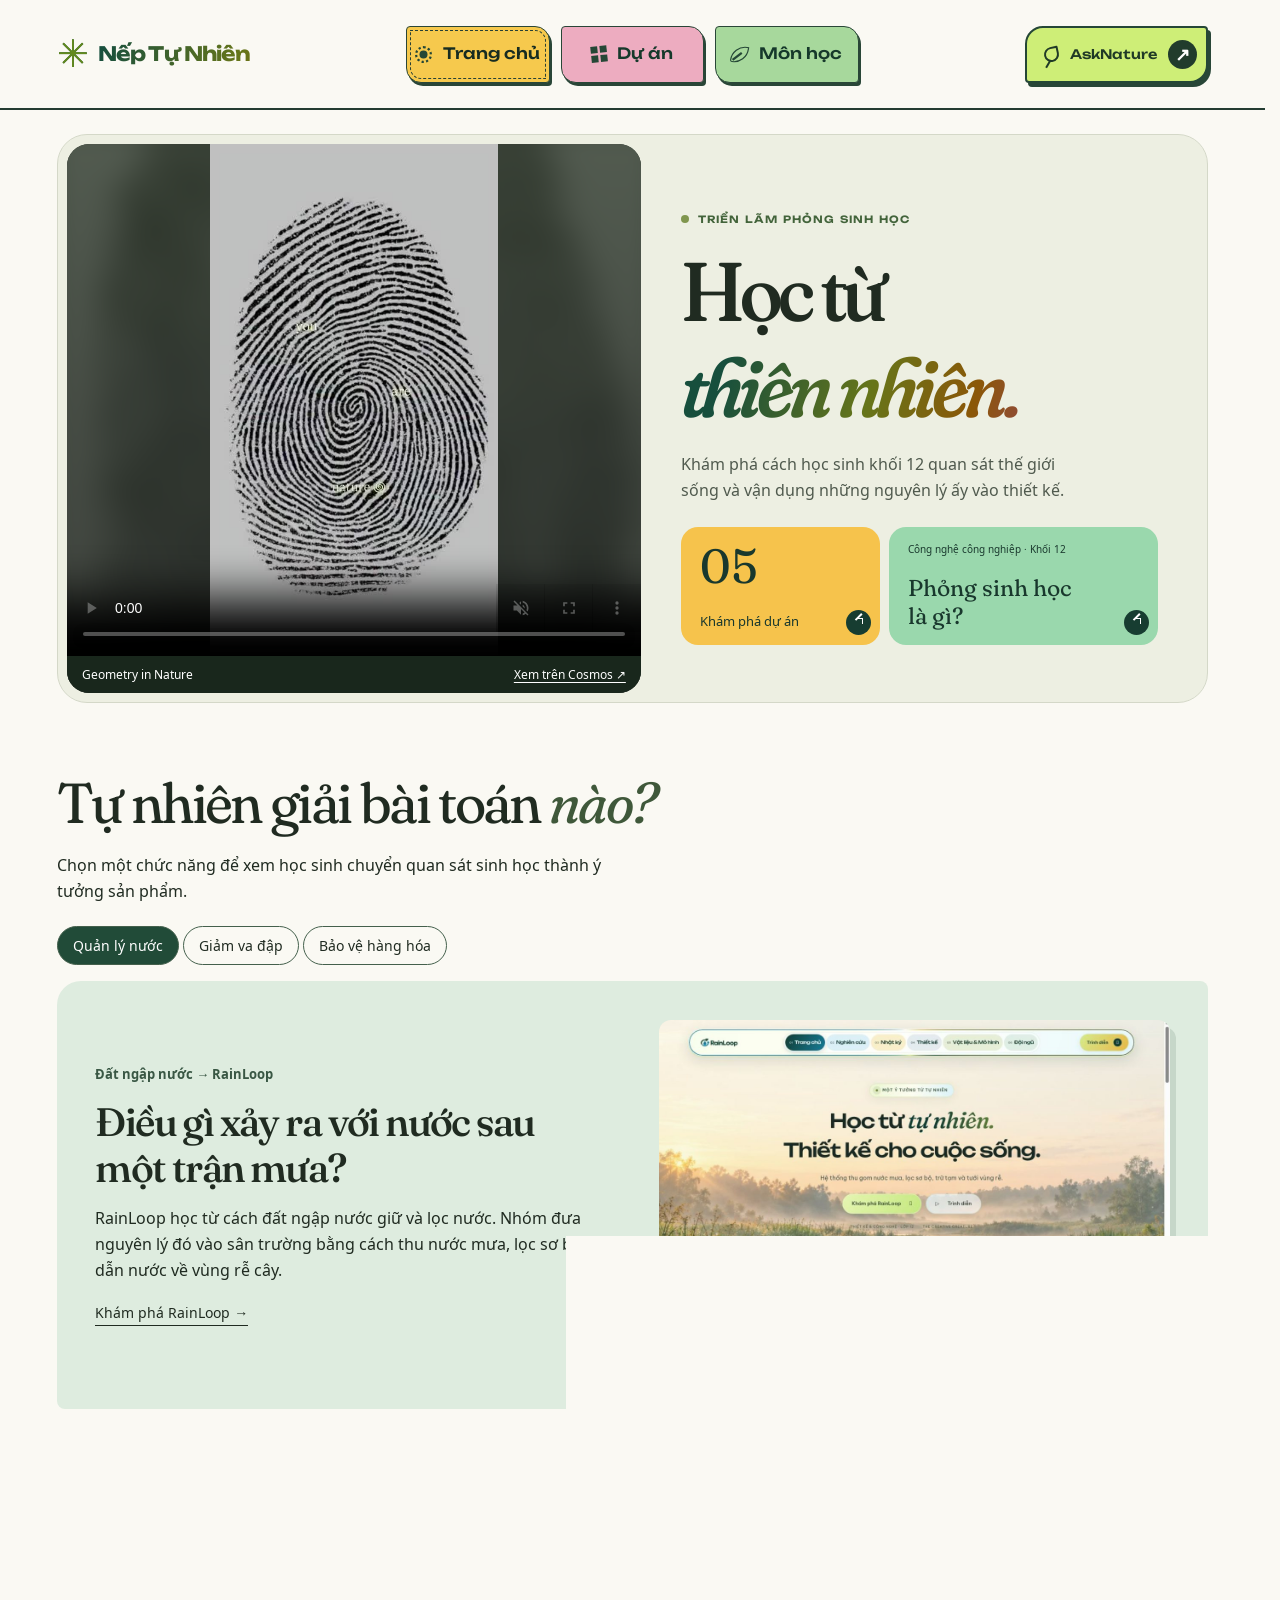
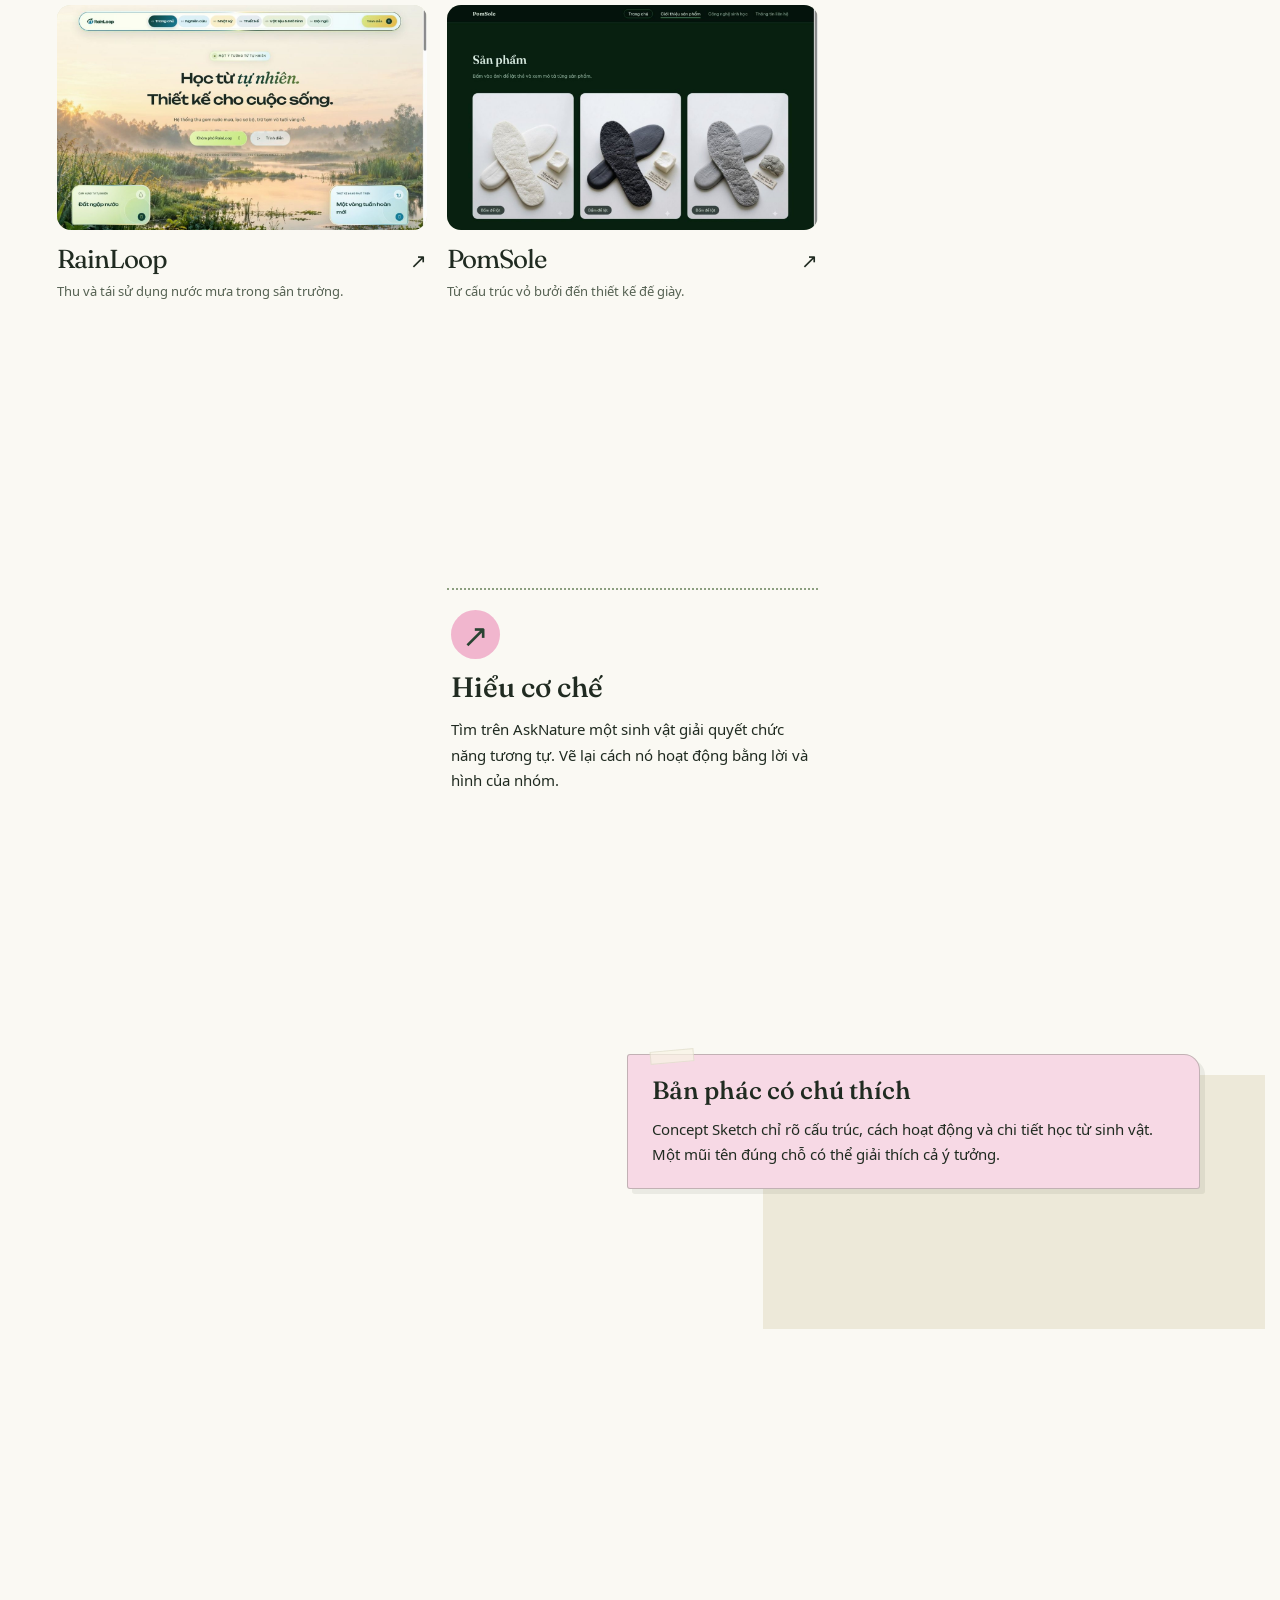
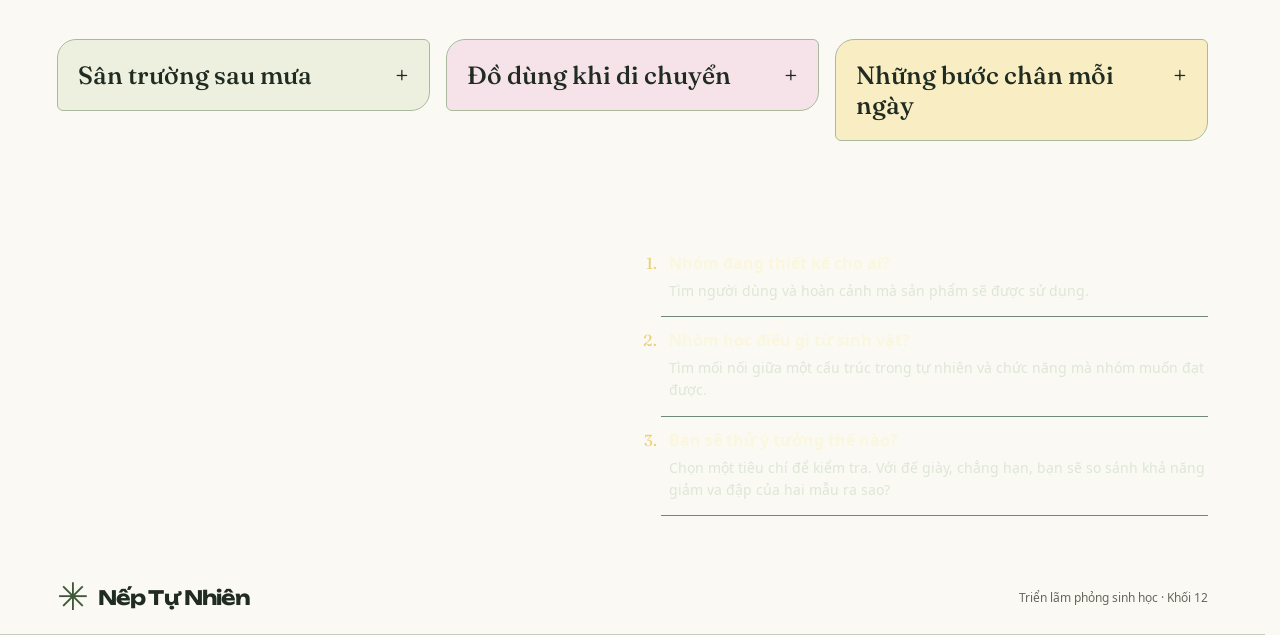
==== commit 5938c745: "Add pointer spotlight and three illustrated home sections" ====
--- a/index.html
+++ b/index.html
@@ -1,4 +1,4 @@
-<!doctype html><html lang="vi"><head><meta charset="utf-8"><meta name="viewport" content="width=device-width,initial-scale=1"><meta name="theme-color" content="#fcfaee"><meta name="description" content="Triển lãm website phỏng sinh học của học sinh khối 12."><title>Trang chủ · Nếp Tự Nhiên</title><link rel="stylesheet" href="style.css?v=2"><link rel="stylesheet" href="exhibition.css"><link rel="stylesheet" href="typography.css?v=6"><script src="app.js?v=8" defer></script><link rel="stylesheet" href="course-guide-v1.css"><link rel="stylesheet" href="field-motion.css"></head>
+<!doctype html><html lang="vi"><head><meta charset="utf-8"><meta name="viewport" content="width=device-width,initial-scale=1"><meta name="theme-color" content="#fcfaee"><meta name="description" content="Triển lãm website phỏng sinh học của học sinh khối 12."><title>Trang chủ · Nếp Tự Nhiên</title><link rel="stylesheet" href="style.css?v=2"><link rel="stylesheet" href="exhibition.css"><link rel="stylesheet" href="typography.css?v=6"><script src="app.js?v=9" defer></script><link rel="stylesheet" href="course-guide-v1.css"><link rel="stylesheet" href="field-motion.css?v=9"></head>
  <body><a class="skip" href="#noi-dung">Đến nội dung</a><header><div class="bar wrap"><a class="brand" href="./"><span class="mark" aria-hidden="true">✳</span>Nếp Tự Nhiên</a><nav aria-label="Điều hướng chính"><a href="./" aria-current="page"><span aria-hidden="true" class="stamp-icon sun"></span><span>Trang chủ</span></a><a href="du-an.html"><span aria-hidden="true" class="stamp-icon tiles"></span><span>Dự án</span></a><a href="mon-hoc.html"><span aria-hidden="true" class="stamp-icon leaf"></span><span>Môn học</span></a></nav><a class="source" href="https://asknature.org/" target="_blank" rel="noopener"><span class="source-lens" aria-hidden="true"></span><span>AskNature</span><span class="source-arrow" aria-hidden="true">↗</span></a></div></header><main id="noi-dung" tabindex="-1"><section class="hero wrap" id="trang-chu">
   <figure class="hero-film">
     <video controls playsinline muted loop preload="metadata" poster="assets/geometry-poster.jpg" aria-label="Video của Geometry in Nature">
@@ -12,7 +12,27 @@
     <p>Khám phá cách học sinh khối 12 quan sát thế giới sống và vận dụng những nguyên lý ấy vào thiết kế.</p>
     <div class="discovery"><a class="collection-door" href="du-an.html"><strong>05</strong><span>Khám phá dự án</span><b aria-hidden="true">↗</b></a>
     <a class="course-door" href="mon-hoc.html"><span>Công nghệ công nghiệp · Khối 12</span><strong>Phỏng sinh học<br>là gì?</strong><b aria-hidden="true">↗</b></a></div>
-  </div></section><section class="wrap atlas"><h2>Tự nhiên giải bài toán <em>nào?</em></h2><p>Chọn một chức năng để xem học sinh chuyển quan sát sinh học thành ý tưởng sản phẩm.</p><fieldset class="case-picker"><legend>Chọn chức năng</legend><input type="radio" name="function" id="pick-nuoc" aria-label="Quản lý nước" checked><label for="pick-nuoc">Quản lý nước</label><input type="radio" name="function" id="pick-dem" aria-label="Giảm va đập"><label for="pick-dem">Giảm va đập</label><input type="radio" name="function" id="pick-bao-bi" aria-label="Bảo vệ hàng hóa"><label for="pick-bao-bi">Bảo vệ hàng hóa</label><div class="case-sheets"><article class="case-sheet case-nuoc"><div><p class="case-origin">Đất ngập nước → RainLoop</p><h3>Điều gì xảy ra với nước sau một trận mưa?</h3><p>RainLoop học từ cách đất ngập nước giữ và lọc nước. Nhóm đưa nguyên lý đó vào sân trường bằng cách thu nước mưa, lọc sơ bộ và dẫn nước về vùng rễ cây.</p><a class="textlink" href="rainloop.html">Khám phá RainLoop →</a></div><a class="case-view" href="rainloop.html" aria-label="Xem dự án RainLoop"><img src="assets/1.jpg" loading="lazy" alt="Giao diện RainLoop"></a></article><article class="case-sheet case-dem"><div><p class="case-origin">Vỏ bưởi → PomSole</p><h3>Một lớp vỏ gợi ý điều gì cho đế giày?</h3><p>PomSole chọn cấu trúc vỏ bưởi làm điểm xuất phát để thiết kế đế giày. Khi xem ba mẫu đế, hãy tìm chi tiết thể hiện ý tưởng đệm và phân bố lực.</p><a class="textlink" href="pomsole.html">Khám phá PomSole →</a></div><a class="case-view" href="pomsole.html" aria-label="Xem dự án PomSole"><img src="assets/2.jpg" loading="lazy" alt="Giao diện PomSole"></a></article><article class="case-sheet case-bao-bi"><div><p class="case-origin">Mỏ chim toucan → TB Protect</p><h3>Làm sao bảo vệ vật bên trong mà vẫn giữ cấu trúc nhẹ?</h3><p>Toucan Boucan lấy cảm hứng từ mỏ chim toucan để đề xuất bao bì nhiều lớp. Hãy xem cách nhóm chuyển ý tưởng về cấu trúc nhẹ thành thiết kế bảo vệ hàng hóa.</p><a class="textlink" href="toucan-boucan.html">Khám phá Toucan Boucan →</a></div><a class="case-view" href="toucan-boucan.html" aria-label="Xem dự án Toucan Boucan"><img src="assets/5.jpg" loading="lazy" alt="Giao diện Toucan Boucan"></a></article></div></fieldset></section><section class="gallery wrap"><div class="section-title"><div class="headingblock"><div class="eyebrow"><i></i>Bộ sưu tập</div><h2>Dạo quanh <em>triển lãm</em></h2></div><a class="textlink" href="du-an.html">Xem cả 5 dự án →</a></div><div id="cards"><a class="tile" href="rainloop.html"><div class="art"><img src="assets/1.jpg" alt="Giao diện RainLoop"></div><div class="cardline"><h3>RainLoop</h3><span aria-hidden="true">↗</span></div><p>Thu và tái sử dụng nước mưa trong sân trường.</p></a><a class="tile" href="pomsole.html"><div class="art"><img src="assets/2.jpg" alt="Giao diện PomSole"></div><div class="cardline"><h3>PomSole</h3><span aria-hidden="true">↗</span></div><p>Từ cấu trúc vỏ bưởi đến thiết kế đế giày.</p></a><a class="tile" href="biomimicry-journal.html"><div class="art"><img src="assets/3.jpg" alt="Giao diện Biomimicry Journal"></div><div class="cardline"><h3>Biomimicry Journal</h3><span aria-hidden="true">↗</span></div><p>Nhật ký quan sát sinh vật và phát triển ý tưởng.</p></a></div></section><section class="guide-band"><div class="wrap visitor-guide"><div><div class="eyebrow"><i></i>Góc người xem</div><h2>Đọc một dự án<br><em>như nhà thiết kế</em></h2><a class="textlink" href="mon-hoc.html#quy-trinh">Xem sáu mục tiêu môn học →</a></div><ol>
+  </div></section><section class="wrap atlas"><h2>Tự nhiên giải bài toán <em>nào?</em></h2><p>Chọn một chức năng để xem học sinh chuyển quan sát sinh học thành ý tưởng sản phẩm.</p><fieldset class="case-picker"><legend>Chọn chức năng</legend><input type="radio" name="function" id="pick-nuoc" aria-label="Quản lý nước" checked><label for="pick-nuoc">Quản lý nước</label><input type="radio" name="function" id="pick-dem" aria-label="Giảm va đập"><label for="pick-dem">Giảm va đập</label><input type="radio" name="function" id="pick-bao-bi" aria-label="Bảo vệ hàng hóa"><label for="pick-bao-bi">Bảo vệ hàng hóa</label><div class="case-sheets"><article class="case-sheet case-nuoc"><div><p class="case-origin">Đất ngập nước → RainLoop</p><h3>Điều gì xảy ra với nước sau một trận mưa?</h3><p>RainLoop học từ cách đất ngập nước giữ và lọc nước. Nhóm đưa nguyên lý đó vào sân trường bằng cách thu nước mưa, lọc sơ bộ và dẫn nước về vùng rễ cây.</p><a class="textlink" href="rainloop.html">Khám phá RainLoop →</a></div><a class="case-view" href="rainloop.html" aria-label="Xem dự án RainLoop"><img src="assets/1.jpg" loading="lazy" alt="Giao diện RainLoop"></a></article><article class="case-sheet case-dem"><div><p class="case-origin">Vỏ bưởi → PomSole</p><h3>Một lớp vỏ gợi ý điều gì cho đế giày?</h3><p>PomSole chọn cấu trúc vỏ bưởi làm điểm xuất phát để thiết kế đế giày. Khi xem ba mẫu đế, hãy tìm chi tiết thể hiện ý tưởng đệm và phân bố lực.</p><a class="textlink" href="pomsole.html">Khám phá PomSole →</a></div><a class="case-view" href="pomsole.html" aria-label="Xem dự án PomSole"><img src="assets/2.jpg" loading="lazy" alt="Giao diện PomSole"></a></article><article class="case-sheet case-bao-bi"><div><p class="case-origin">Mỏ chim toucan → TB Protect</p><h3>Làm sao bảo vệ vật bên trong mà vẫn giữ cấu trúc nhẹ?</h3><p>Toucan Boucan lấy cảm hứng từ mỏ chim toucan để đề xuất bao bì nhiều lớp. Hãy xem cách nhóm chuyển ý tưởng về cấu trúc nhẹ thành thiết kế bảo vệ hàng hóa.</p><a class="textlink" href="toucan-boucan.html">Khám phá Toucan Boucan →</a></div><a class="case-view" href="toucan-boucan.html" aria-label="Xem dự án Toucan Boucan"><img src="assets/5.jpg" loading="lazy" alt="Giao diện Toucan Boucan"></a></article></div></fieldset></section><section class="gallery wrap"><div class="section-title"><div class="headingblock"><div class="eyebrow"><i></i>Bộ sưu tập</div><h2>Dạo quanh <em>triển lãm</em></h2></div><a class="textlink" href="du-an.html">Xem cả 5 dự án →</a></div><div id="cards"><a class="tile" href="rainloop.html"><div class="art"><img src="assets/1.jpg" alt="Giao diện RainLoop"></div><div class="cardline"><h3>RainLoop</h3><span aria-hidden="true">↗</span></div><p>Thu và tái sử dụng nước mưa trong sân trường.</p></a><a class="tile" href="pomsole.html"><div class="art"><img src="assets/2.jpg" alt="Giao diện PomSole"></div><div class="cardline"><h3>PomSole</h3><span aria-hidden="true">↗</span></div><p>Từ cấu trúc vỏ bưởi đến thiết kế đế giày.</p></a><a class="tile" href="biomimicry-journal.html"><div class="art"><img src="assets/3.jpg" alt="Giao diện Biomimicry Journal"></div><div class="cardline"><h3>Biomimicry Journal</h3><span aria-hidden="true">↗</span></div><p>Nhật ký quan sát sinh vật và phát triển ý tưởng.</p></a></div></section><section class="wrap project-path">
+ <div class="eyebrow"><i></i>Hành trình sáng tạo</div><h2>Một ý tưởng <em>lớn lên thế nào?</em></h2>
+ <p>Từ một quan sát nhỏ, nhóm đặt câu hỏi, dựng thử rồi học từ kết quả.</p>
+ <div class="path-stops">
+ <article><span class="path-symbol" aria-hidden="true">✳</span><h3>Nhìn thật kỹ</h3><p>Chọn một vấn đề gần mình. Ghi lại điều đang xảy ra và người bị ảnh hưởng để có điểm bắt đầu cụ thể.</p></article>
+ <article><span class="path-symbol" aria-hidden="true">↗</span><h3>Hiểu cơ chế</h3><p>Tìm trên AskNature một sinh vật giải quyết chức năng tương tự. Vẽ lại cách nó hoạt động bằng lời và hình của nhóm.</p></article>
+ <article><span class="path-symbol" aria-hidden="true">↻</span><h3>Thử và học</h3><p>Làm mô hình cho phần còn chưa chắc chắn. So sánh kết quả với tiêu chí, chỉnh ý tưởng rồi thử lại.</p></article>
+ </div></section>
+ <section class="portfolio-band"><div class="wrap portfolio-desk">
+ <div><div class="eyebrow"><i></i>Hồ sơ thiết kế</div><h2>Giữ lại những <em>dấu vết sáng tạo</em></h2><p>Một Portfolio giúp người xem theo được lý do đằng sau mỗi quyết định. Hãy chọn bằng chứng thể hiện cách ý tưởng đã thay đổi.</p><a class="textlink" href="mon-hoc.html#quy-trinh">Tìm hiểu các mục tiêu môn học →</a></div>
+ <div class="paper-stack">
+ <article class="paper paper-yellow"><h3>Trang cảm hứng</h3><p>Inspiration Board và Moodboard gom hình tham khảo, chất liệu, màu sắc. Ghi nguồn cạnh mỗi hình để tra cứu lại.</p></article>
+ <article class="paper paper-pink"><h3>Bản phác có chú thích</h3><p>Concept Sketch chỉ rõ cấu trúc, cách hoạt động và chi tiết học từ sinh vật. Một mũi tên đúng chỗ có thể giải thích cả ý tưởng.</p></article>
+ <article class="paper paper-green"><h3>Nhật ký thử nghiệm</h3><p>Lưu ảnh Prototype, điều đã thử và phản hồi nhận được. Đặt bản trước cạnh bản sau để thấy nhóm đã cải tiến điều gì.</p></article>
+ </div></div></section>
+ <section class="wrap idea-seeds"><div class="eyebrow"><i></i>Bắt đầu từ điều gần mình</div><h2>Gieo một <em>câu hỏi thiết kế</em></h2><p>Chọn một bối cảnh. Dùng câu hỏi làm gợi ý quan sát trước khi nghĩ đến sản phẩm.</p>
+ <div class="seed-grid">
+ <details><summary>Sân trường sau mưa<span aria-hidden="true">+</span></summary><p>Nước đọng ở đâu? Ai đi qua khu vực đó? Nhóm có thể quan sát đường chảy và lượng nước trước khi chọn cách thu, dẫn hoặc trữ nước.</p><a class="textlink" href="rainloop.html">Xem cách RainLoop tiếp cận →</a></details>
+ <details><summary>Đồ dùng khi di chuyển<span aria-hidden="true">+</span></summary><p>Đồ vật nào dễ bị va đập trong cặp hoặc khi vận chuyển? Chọn một vật cụ thể, tìm điểm dễ hỏng và xác định tiêu chí bảo vệ nó.</p><a class="textlink" href="toucan-boucan.html">Khám phá bao bì TB Protect →</a></details>
+ <details><summary>Những bước chân mỗi ngày<span aria-hidden="true">+</span></summary><p>Người dùng mang giày trong hoàn cảnh nào? Họ quan tâm đến độ êm, khối lượng hay độ bền? Những nhu cầu này giúp nhóm chọn điều cần kiểm tra ở mô hình đế.</p><a class="textlink" href="pomsole.html">Xem ý tưởng PomSole →</a></details>
+ </div></section><section class="guide-band"><div class="wrap visitor-guide"><div><div class="eyebrow"><i></i>Góc người xem</div><h2>Đọc một dự án<br><em>như nhà thiết kế</em></h2><a class="textlink" href="mon-hoc.html#quy-trinh">Xem sáu mục tiêu môn học →</a></div><ol>
 <li><strong>Nhóm đang thiết kế cho ai?</strong><span>Tìm người dùng và hoàn cảnh mà sản phẩm sẽ được sử dụng.</span></li>
 <li><strong>Nhóm học điều gì từ sinh vật?</strong><span>Tìm mối nối giữa một cấu trúc trong tự nhiên và chức năng mà nhóm muốn đạt được.</span></li>
 <li><strong>Bạn sẽ thử ý tưởng thế nào?</strong><span>Chọn một tiêu chí để kiểm tra. Với đế giày, chẳng hạn, bạn sẽ so sánh khả năng giảm va đập của hai mẫu ra sao?</span></li>
--- a/field-motion.css
+++ b/field-motion.css
@@ -20,3 +20,34 @@
 @media(prefers-reduced-motion:no-preference){.case-sheet{animation:arrive .32s ease-out both}}
 @media(prefers-reduced-motion:reduce),(hover:none){.pointer-leaf{display:none}}
 @media(max-width:700px){.case-sheet,.visitor-guide{grid-template-columns:1fr;gap:20px}.atlas{padding-block:28px 10px}.case-picker label{padding:8px 10px;font-size:12px}}
+
+.pointer-glow {position:fixed;left:-110px;top:-110px;width:220px;height:220px;border-radius:50%;pointer-events:none;z-index:35;opacity:0;background:radial-gradient(circle,#fff6a45c 0%,#d4eb6e40 26%,#eaa9c62a 49%,transparent 70%);transition:opacity .2s;will-change:transform}
+.pointer-glow::after{content:'';position:absolute;inset:99px;border:1px solid #95a94099;border-radius:50%;box-shadow:0 0 14px 4px #e5d85a77}
+.pointer-glow.visible{opacity:1}
+.project-path,.idea-seeds {padding-block:55px}
+.project-path>p,.idea-seeds>p {margin:17px 0 25px;line-height:1.7;max-width:65ch}
+.path-stops {display:grid;grid-template-columns:repeat(3,1fr);gap:20px}
+.path-stops article {border-top:2px dotted #8c9f80;padding:20px 4px 0}
+.path-stops h3,.paper h3 {font:520 28px/1.2 var(--serif);margin:12px 0}
+.path-stops p,.paper p,.portfolio-desk p,.seed-grid p {font-size:15px;line-height:1.7}
+.path-symbol {display:grid;place-items:center;width:49px;height:49px;background:#f7d26b;color:#294332;border-radius:50%;font:32px/1 'Exhibit Sans',sans-serif}
+.path-stops article:nth-child(2) .path-symbol{background:#f1b6ce}.path-stops article:nth-child(3) .path-symbol{background:#a8d8b3}
+.portfolio-band{background:#ede9d9;padding-block:50px}
+.portfolio-desk{display:grid;grid-template-columns:.9fr 1.1fr;gap:7%;align-items:center}
+.portfolio-desk h2{margin-bottom:20px}
+.paper-stack{display:grid;gap:12px;padding:8px}
+.paper{position:relative;padding:20px 24px;border:1px solid #31463044;box-shadow:5px 5px 0 #31463014;border-radius:3px 16px 3px 3px}
+.paper::before{content:'';position:absolute;width:42px;height:11px;top:-5px;left:22px;background:#f8f4e5b5;border:1px solid #b5b49d44;transform:rotate(-5deg)}
+.paper-yellow{background:#ffefb5}.paper-pink{background:#f7d9e5}.paper-green{background:#d3ead5}
+.paper h3{margin-top:0;font-size:25px}
+.seed-grid{display:grid;grid-template-columns:repeat(3,1fr);gap:16px;align-items:start}
+.seed-grid details{background:#edf0df;border:1px solid #aab99e;border-radius:19px 6px 19px 6px;padding:20px}
+.seed-grid details:nth-child(2){background:#f5e3e9}.seed-grid details:nth-child(3){background:#f9edc4}
+.seed-grid summary{font:510 25px/1.2 var(--serif);cursor:pointer;list-style:none;display:flex;gap:12px;justify-content:space-between}
+.seed-grid summary::-webkit-details-marker{display:none}
+.seed-grid summary span{transition:transform .2s}
+.seed-grid details[open] summary span{transform:rotate(45deg)}
+.seed-grid details[open] p{margin-top:15px}
+.seed-grid summary:focus-visible{outline:2px solid #31543b;outline-offset:6px}
+@media(max-width:700px){.path-stops,.seed-grid,.portfolio-desk{grid-template-columns:1fr}.project-path,.idea-seeds{padding-block:32px}.portfolio-desk{gap:26px}}
+@media(prefers-reduced-motion:reduce),(hover:none){.pointer-glow{display:none}}
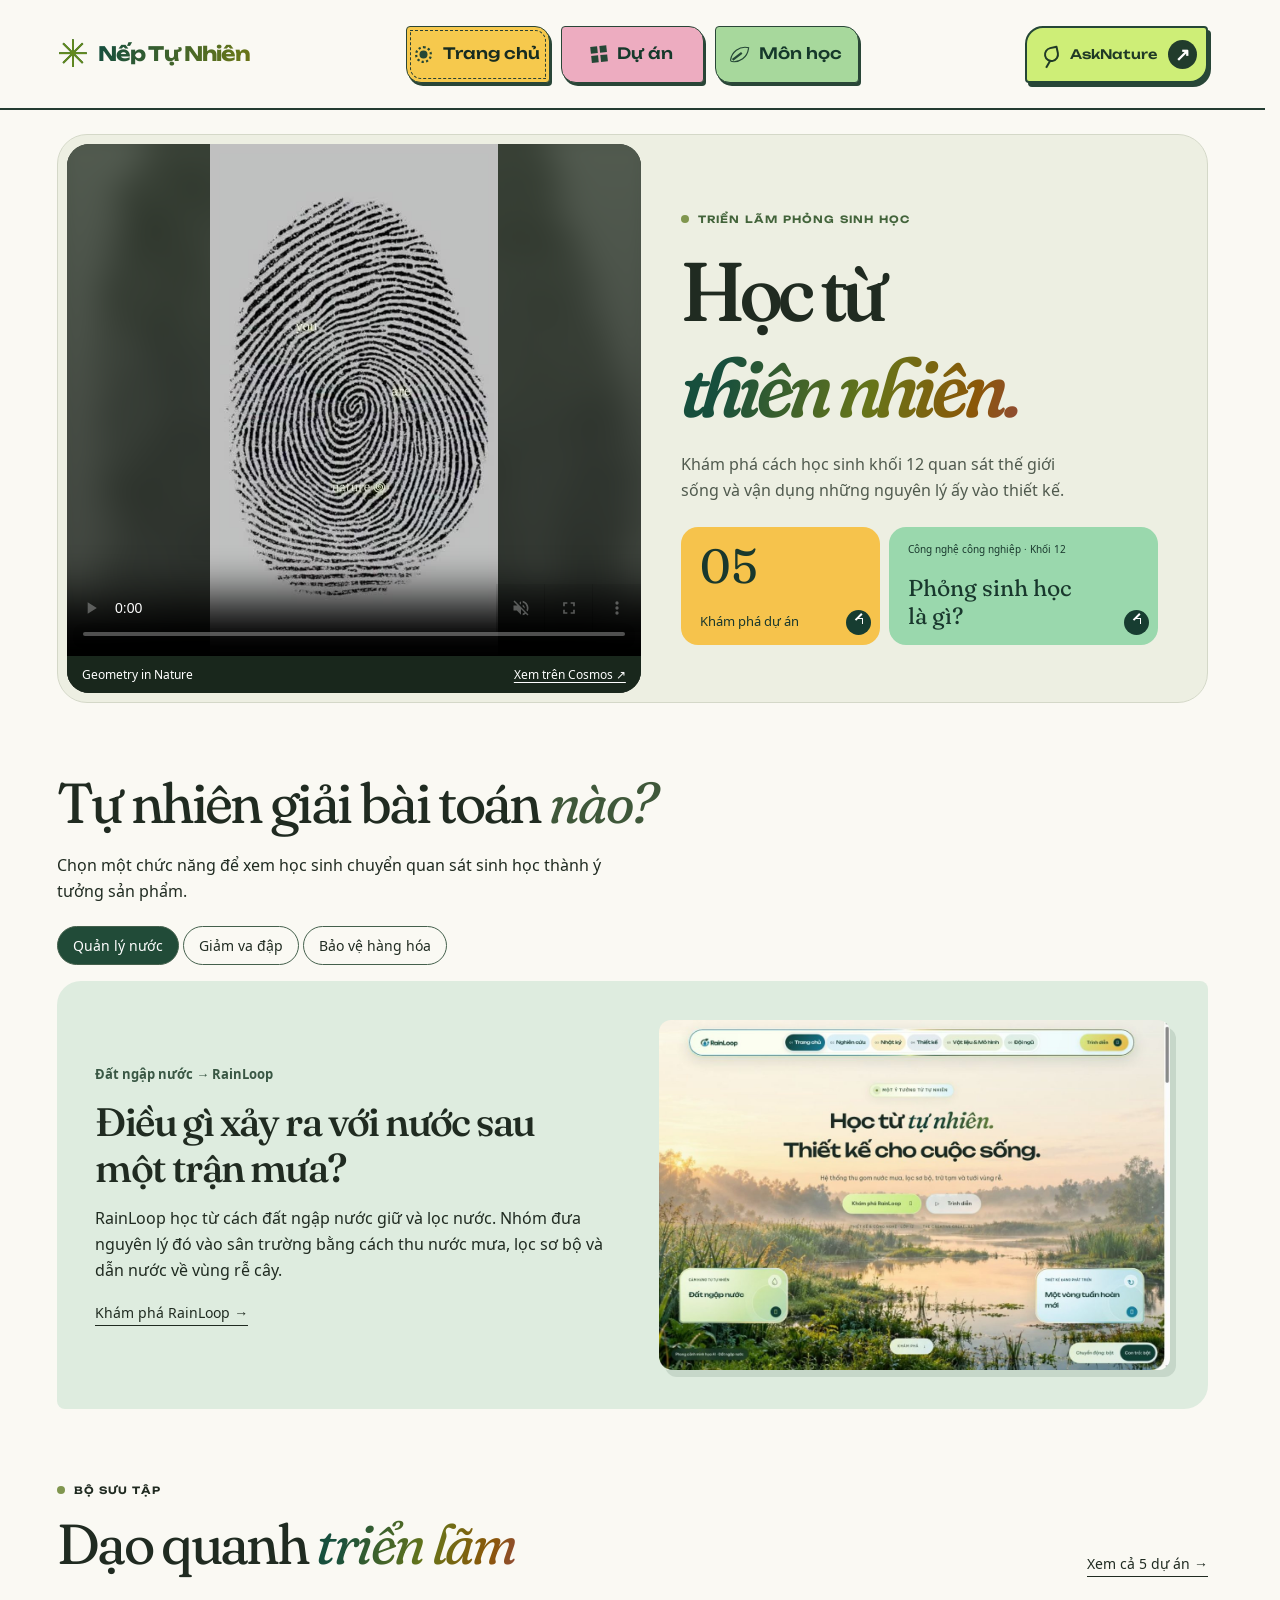
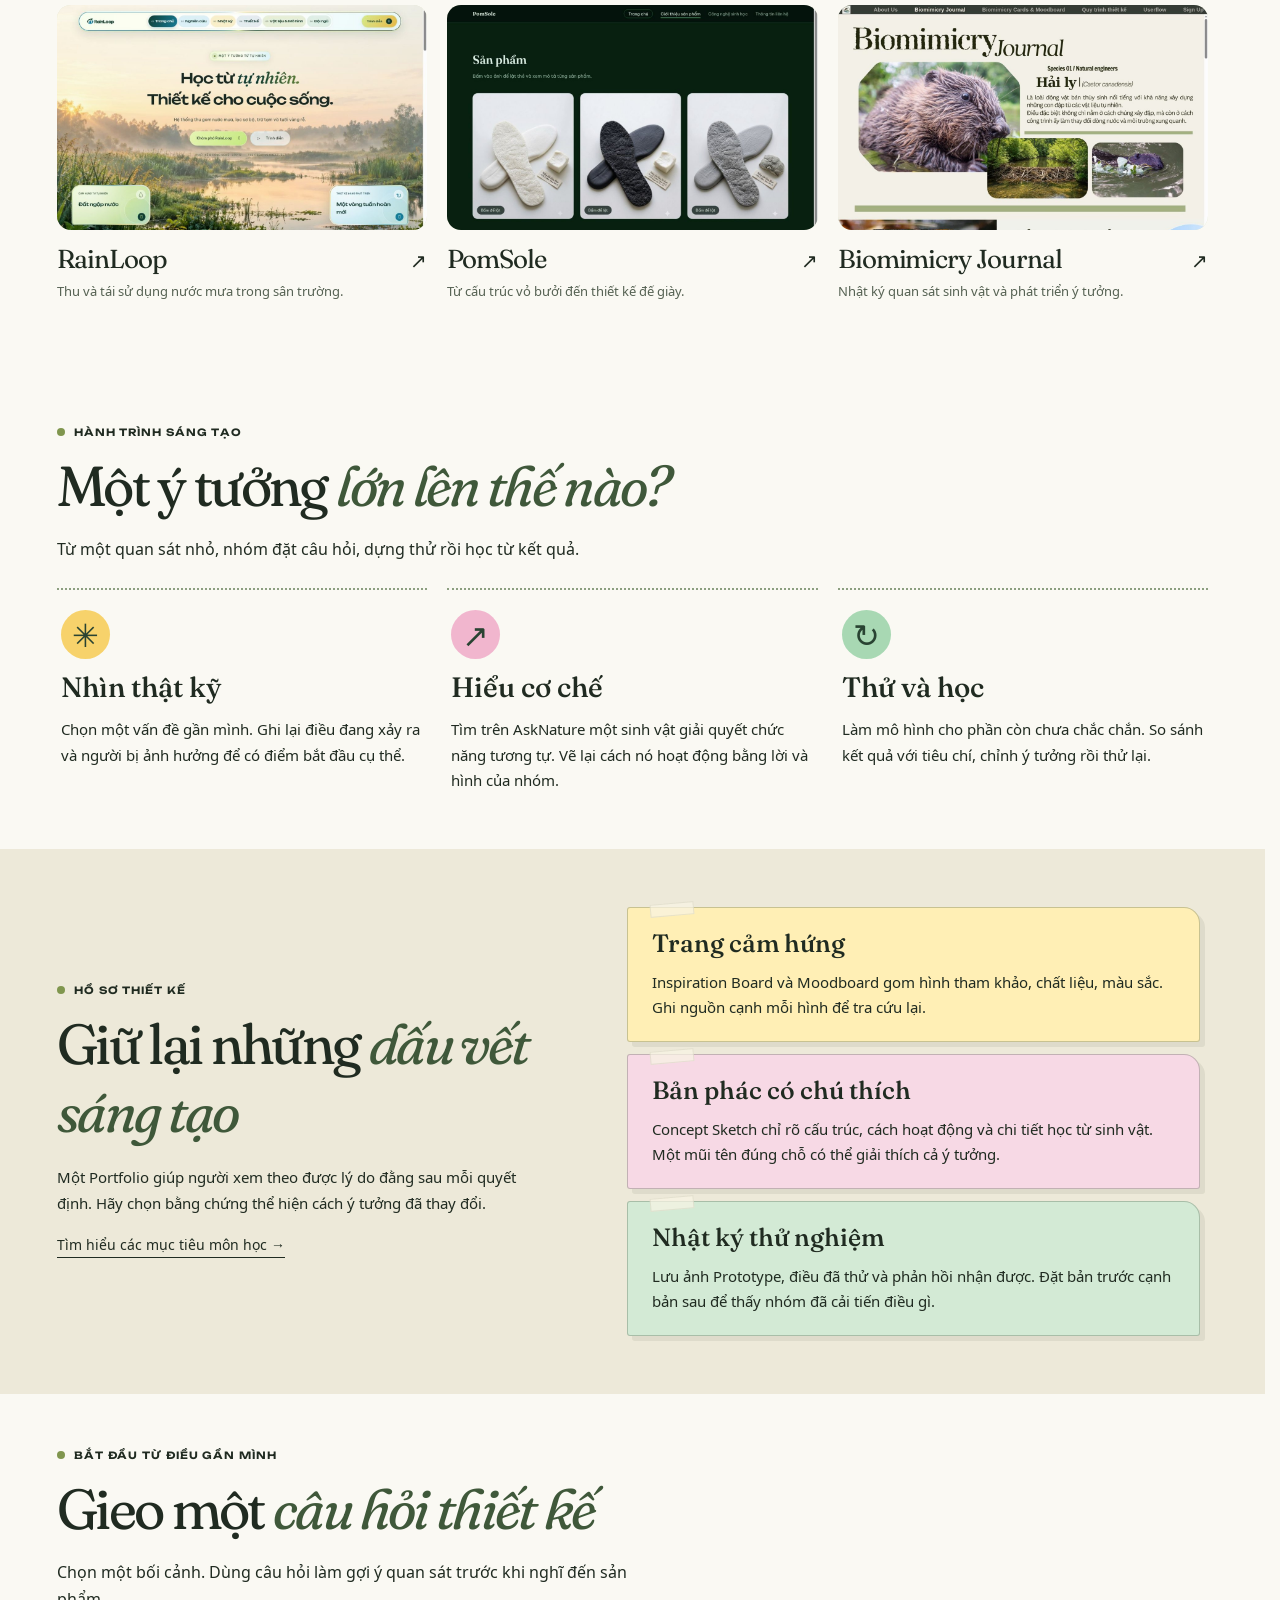
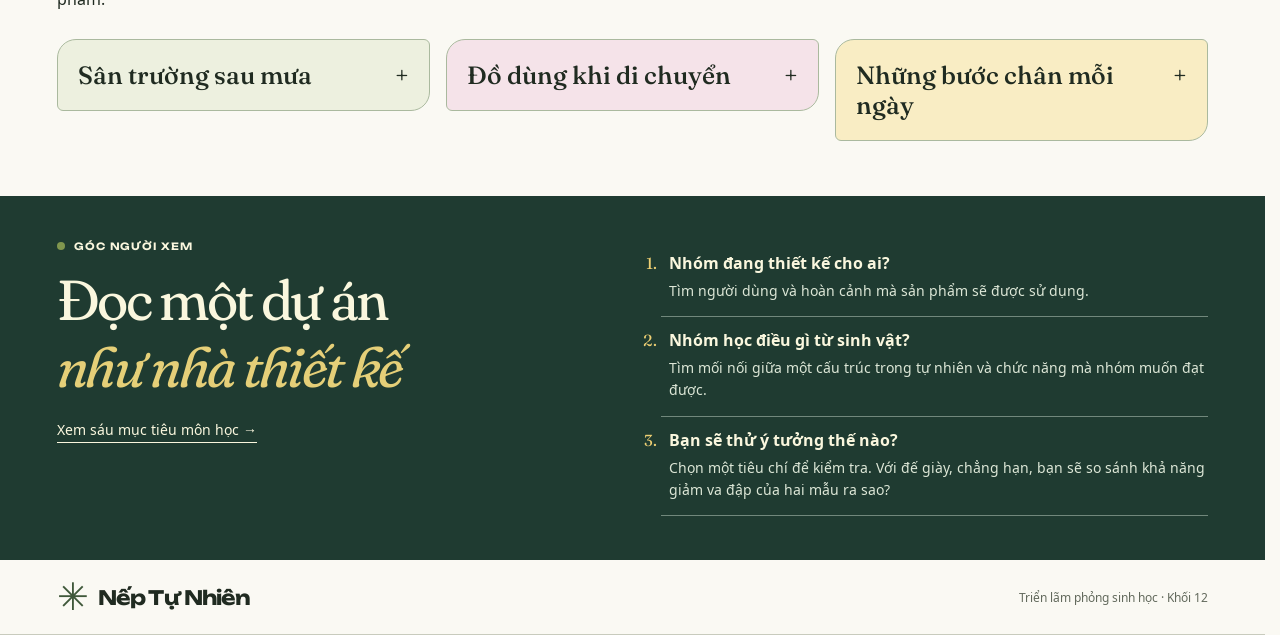
==== commit 48d78e7e: "Add button lift, glow and hover emphasis across exhibition pages" ====
--- a/index.html
+++ b/index.html
@@ -1,4 +1,4 @@
-<!doctype html><html lang="vi"><head><meta charset="utf-8"><meta name="viewport" content="width=device-width,initial-scale=1"><meta name="theme-color" content="#fcfaee"><meta name="description" content="Triển lãm website phỏng sinh học của học sinh khối 12."><title>Trang chủ · Nếp Tự Nhiên</title><link rel="stylesheet" href="style.css?v=2"><link rel="stylesheet" href="exhibition.css"><link rel="stylesheet" href="typography.css?v=6"><script src="app.js?v=9" defer></script><link rel="stylesheet" href="course-guide-v1.css"><link rel="stylesheet" href="field-motion.css?v=9"></head>
+<!doctype html><html lang="vi"><head><meta charset="utf-8"><meta name="viewport" content="width=device-width,initial-scale=1"><meta name="theme-color" content="#fcfaee"><meta name="description" content="Triển lãm website phỏng sinh học của học sinh khối 12."><title>Trang chủ · Nếp Tự Nhiên</title><link rel="stylesheet" href="style.css?v=2"><link rel="stylesheet" href="exhibition.css"><link rel="stylesheet" href="typography.css?v=6"><script src="app.js?v=9" defer></script><link rel="stylesheet" href="course-guide-v1.css"><link rel="stylesheet" href="field-motion.css?v=9"><link rel="stylesheet" href="interactions-v1.css"></head>
  <body><a class="skip" href="#noi-dung">Đến nội dung</a><header><div class="bar wrap"><a class="brand" href="./"><span class="mark" aria-hidden="true">✳</span>Nếp Tự Nhiên</a><nav aria-label="Điều hướng chính"><a href="./" aria-current="page"><span aria-hidden="true" class="stamp-icon sun"></span><span>Trang chủ</span></a><a href="du-an.html"><span aria-hidden="true" class="stamp-icon tiles"></span><span>Dự án</span></a><a href="mon-hoc.html"><span aria-hidden="true" class="stamp-icon leaf"></span><span>Môn học</span></a></nav><a class="source" href="https://asknature.org/" target="_blank" rel="noopener"><span class="source-lens" aria-hidden="true"></span><span>AskNature</span><span class="source-arrow" aria-hidden="true">↗</span></a></div></header><main id="noi-dung" tabindex="-1"><section class="hero wrap" id="trang-chu">
   <figure class="hero-film">
     <video controls playsinline muted loop preload="metadata" poster="assets/geometry-poster.jpg" aria-label="Video của Geometry in Nature">
--- a/interactions-v1.css
+++ b/interactions-v1.css
@@ -0,0 +1,42 @@
+/* Keyboard focus receives the same emphasis as a mouse hover. */
+:where(.button,.source,.discovery a,.field-side a,.tile,.textlink,.case-view,.case-picker label,.goal-card summary,.seed-grid summary) {
+  transition:transform .22s ease,box-shadow .22s ease,background-color .22s ease,color .22s ease,filter .22s ease;
+}
+:where(.button,.source,.discovery a,.field-side a,.tile,.textlink,.case-view,summary):focus-visible {
+  outline:3px solid #b98424;
+  outline-offset:5px;
+}
+.button:focus-visible {box-shadow:0 0 0 5px #e9cc6a66}
+@media(hover:hover) and (pointer:fine) {
+  /* The header footprint stays fixed, including during a hover. */
+  header .bar>nav a::before {transition:box-shadow .2s,filter .2s}
+  header .bar>nav a:hover::before,header .bar>nav a:focus-visible::before {
+    box-shadow:2px 3px 0 #294637,0 0 0 4px #f4da8c99,0 5px 17px #5c774833;
+    filter:saturate(1.3) brightness(1.05);
+  }
+  header .bar>.source:hover,header .bar>.source:focus-visible {
+    box-shadow:3px 4px 0 #284637,0 0 0 4px #cde97877,0 4px 20px #8fbc4b66;
+    filter:saturate(1.15);
+  }
+  .source-arrow {transition:transform .2s,background-color .2s}
+  .source:hover .source-arrow {transform:rotate(8deg) scale(1.12);background:#52702b}
+  .button:hover {transform:translateY(-3px) scale(1.025);box-shadow:0 7px 0 #163b2330,0 11px 24px #24472d24;background:#426637}
+  .button:active {transform:translateY(0) scale(.99);box-shadow:none}
+  .discovery a:hover,.field-side a:hover {transform:translateY(-4px) scale(1.02);box-shadow:0 8px 19px #284b3326;filter:saturate(1.12)}
+  .discovery b,.field-side b {transition:transform .2s,background-color .2s}
+  .discovery a:hover b,.field-side a:hover b {transform:rotate(-8deg) scale(1.12);background:#476c36}
+  .tile:hover {transform:translateY(-4px)}
+  .tile:hover .art {box-shadow:0 0 0 3px #c5df9e,0 12px 24px #233e2729}
+  .cardline>span {transition:transform .2s}
+  .tile:hover .cardline>span {transform:translate(3px,-3px)}
+  .textlink:hover {color:#8d3867;transform:translateY(-2px);text-decoration:underline;text-underline-offset:5px}
+  .case-view:hover {transform:translateY(-4px) scale(1.015);filter:saturate(1.1)}
+  .case-picker label:hover {transform:translateY(-3px);box-shadow:0 4px 0 #28473426;background:#f6d77b;color:#203a2c}
+  .goal-card summary:hover,.seed-grid summary:hover {color:#6f3c67}
+  .goal-card:has(summary:hover),.seed-grid details:has(summary:hover) {box-shadow:0 0 0 3px #d9cf8f,0 8px 15px #1d402516}
+  .goal-card,.seed-grid details {transition:box-shadow .2s}
+  .goal-card summary:hover .goal-toggle {background:#fff9db}
+}
+@media(prefers-reduced-motion:reduce) {
+  :where(.button,.source,.discovery a,.field-side a,.tile,.textlink,.case-view,.case-picker label,.goal-card summary,.seed-grid summary):hover {transform:none}
+}
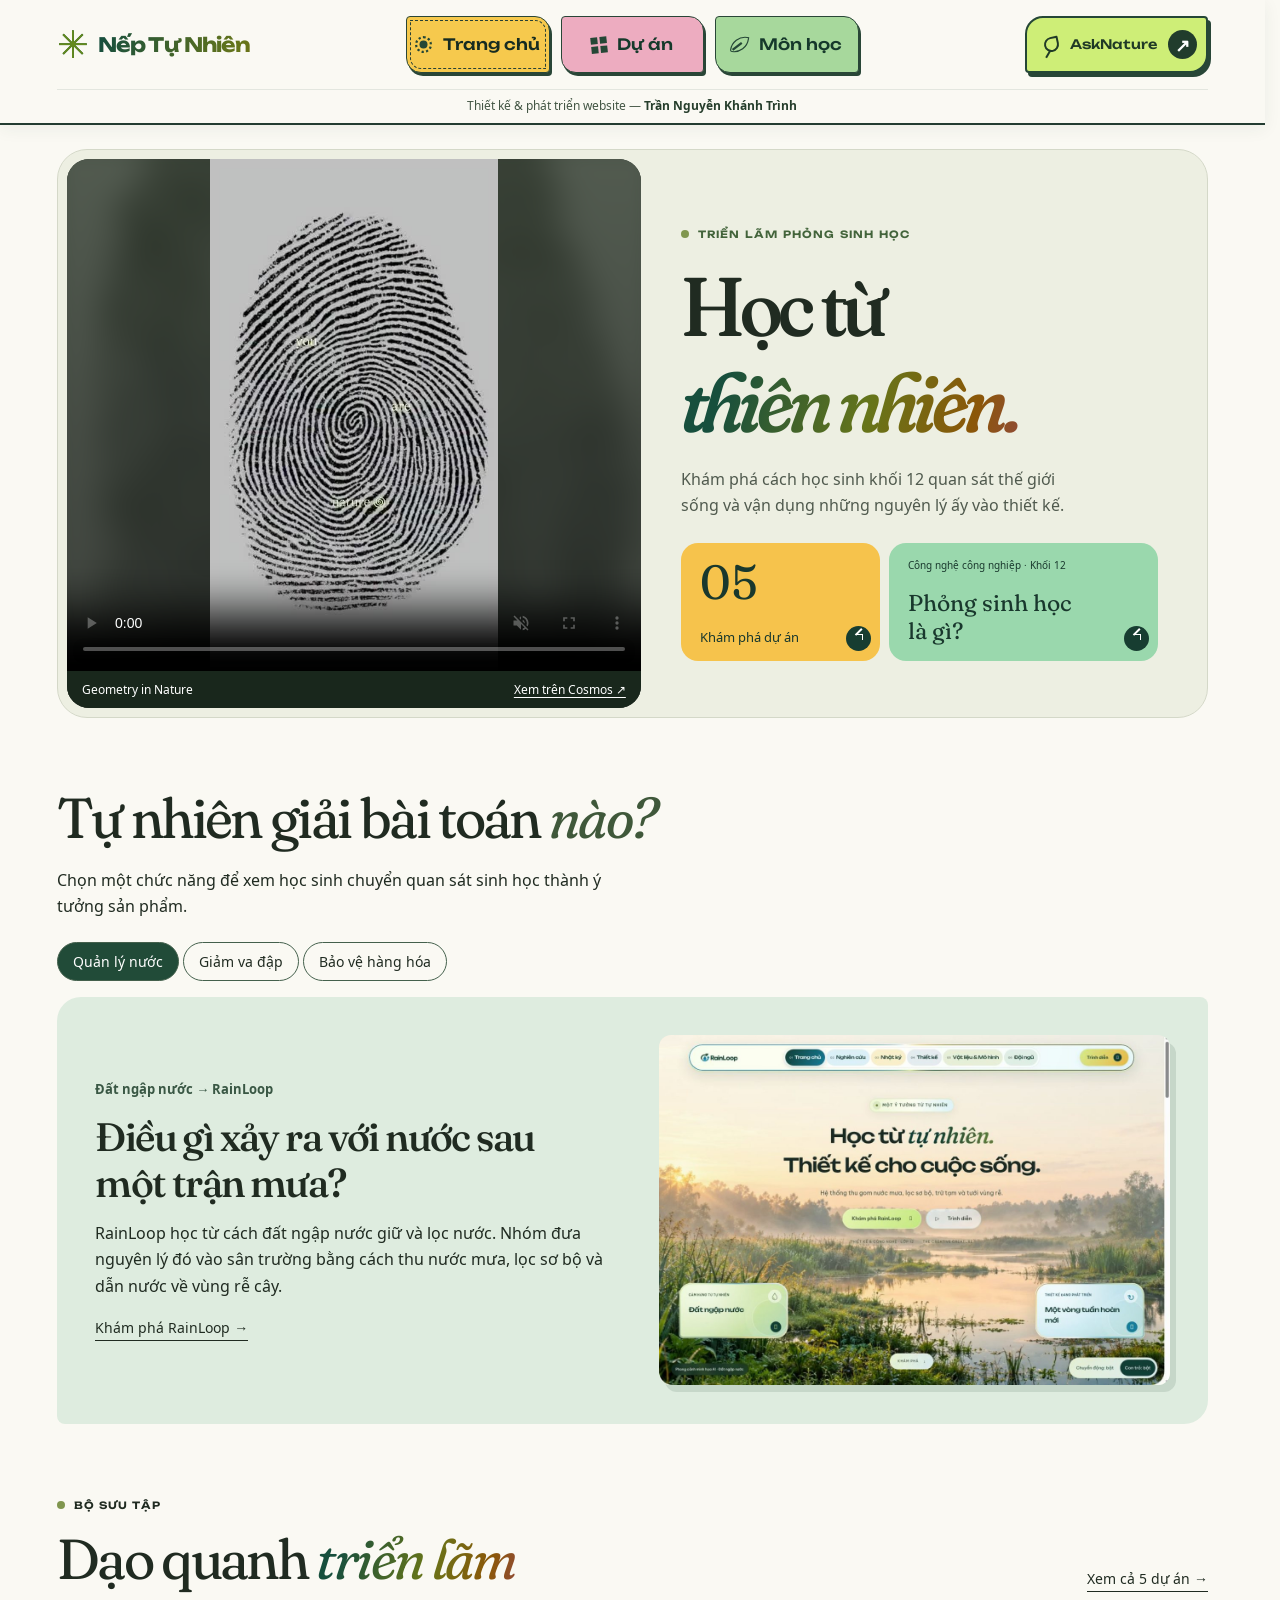
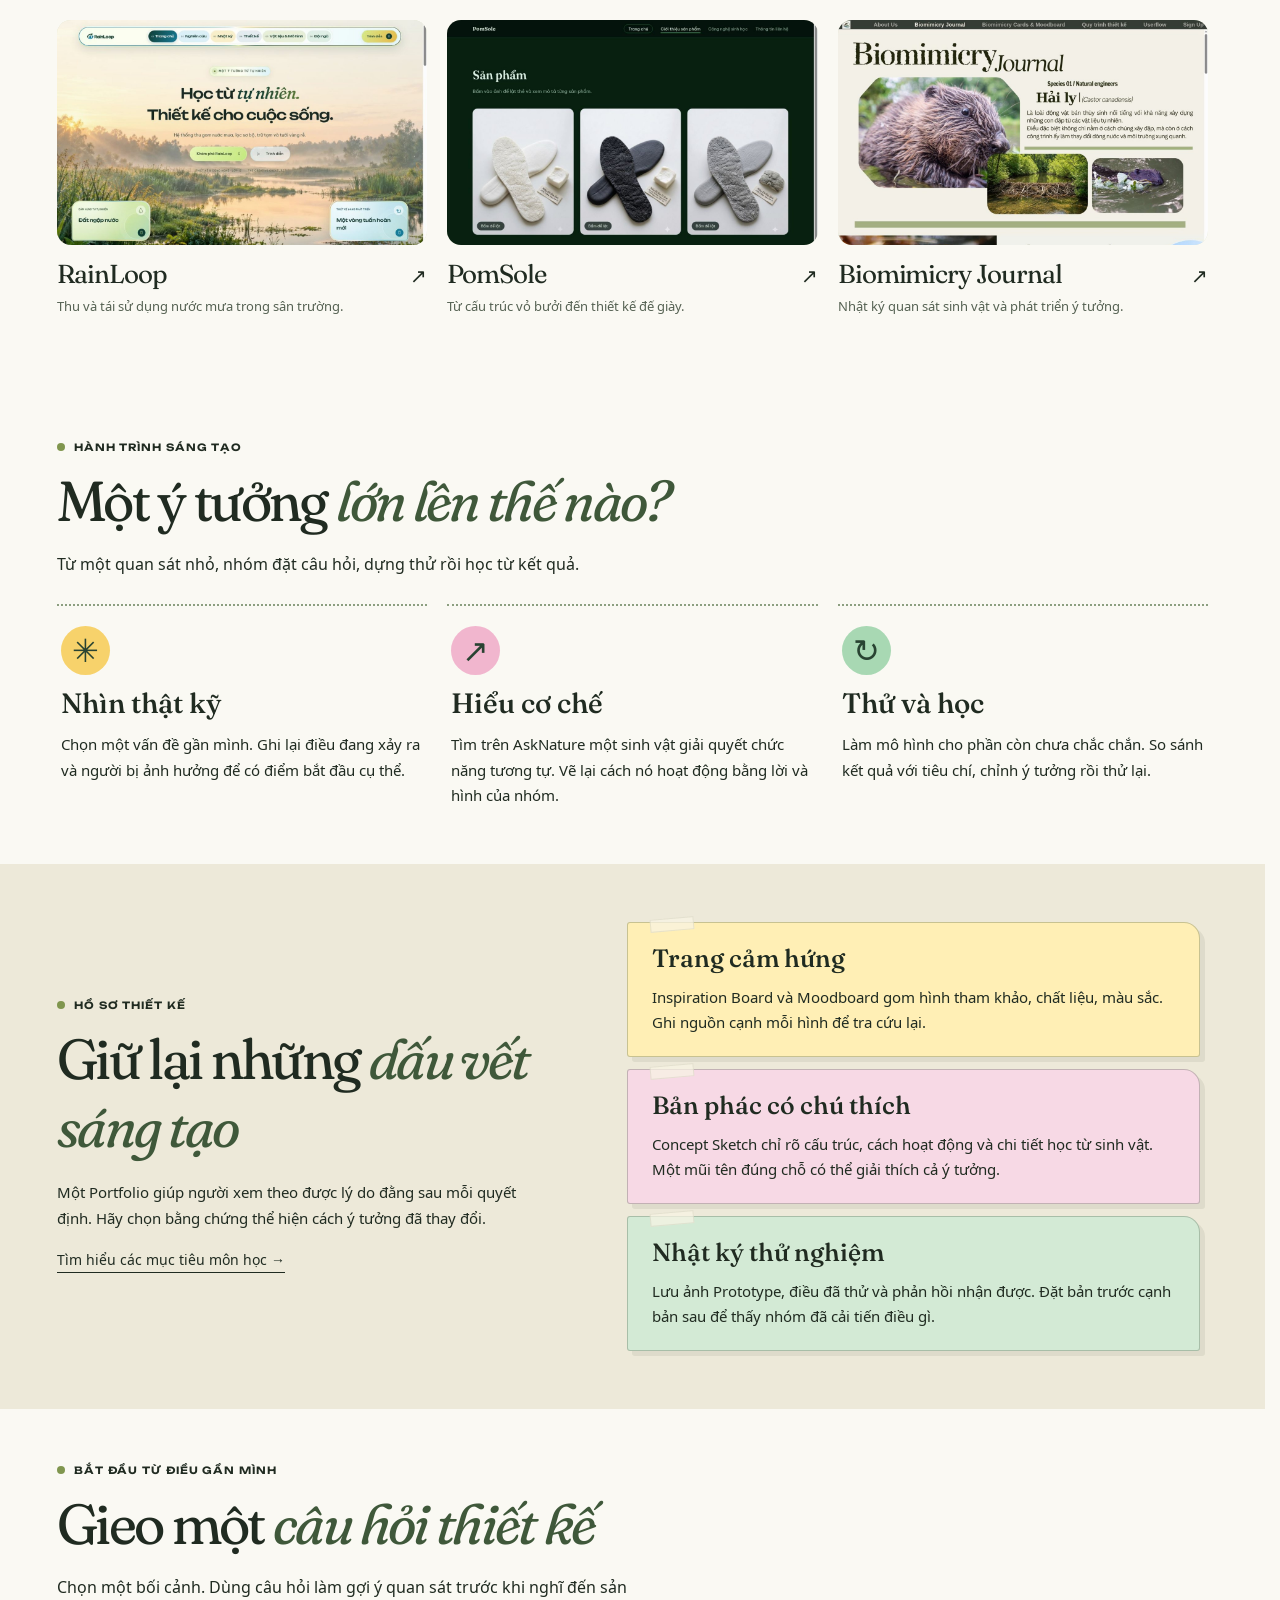
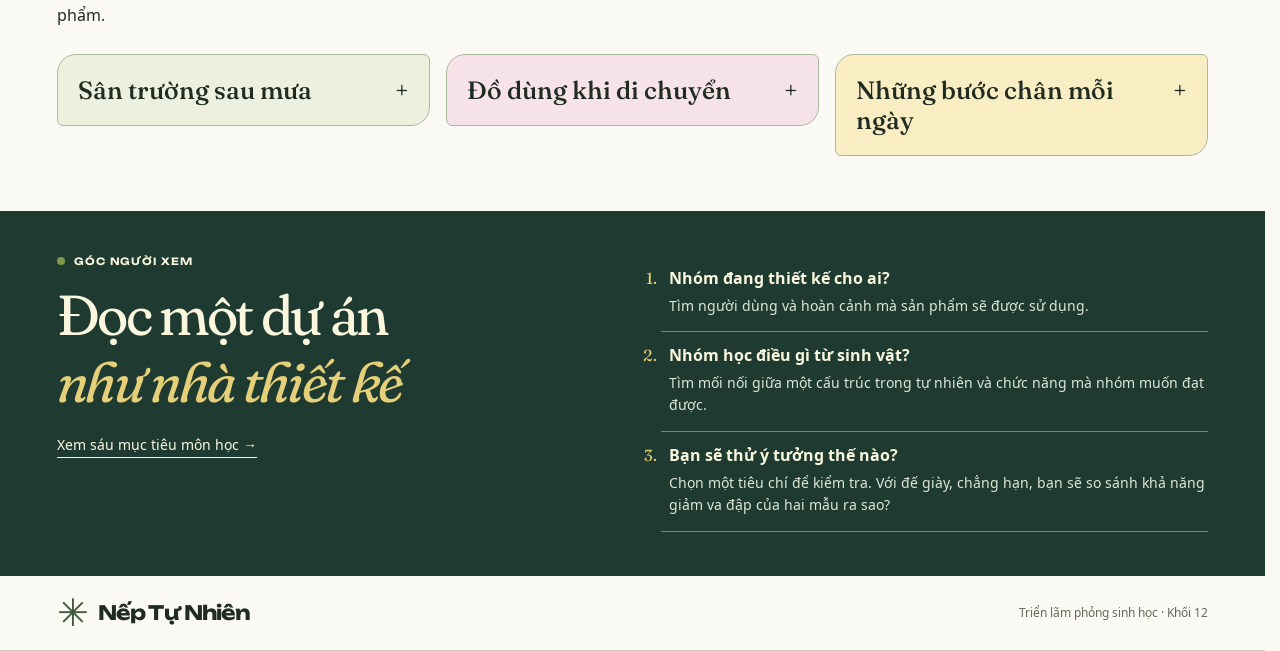
==== commit e10115f0: "Keep navigation visible on scroll and credit Trần Nguyễn Khánh Trình" ====
--- a/index.html
+++ b/index.html
@@ -1,5 +1,5 @@
-<!doctype html><html lang="vi"><head><meta charset="utf-8"><meta name="viewport" content="width=device-width,initial-scale=1"><meta name="theme-color" content="#fcfaee"><meta name="description" content="Triển lãm website phỏng sinh học của học sinh khối 12."><title>Trang chủ · Nếp Tự Nhiên</title><link rel="stylesheet" href="style.css?v=2"><link rel="stylesheet" href="exhibition.css"><link rel="stylesheet" href="typography.css?v=6"><script src="app.js?v=9" defer></script><link rel="stylesheet" href="course-guide-v1.css"><link rel="stylesheet" href="field-motion.css?v=9"><link rel="stylesheet" href="interactions-v1.css"></head>
- <body><a class="skip" href="#noi-dung">Đến nội dung</a><header><div class="bar wrap"><a class="brand" href="./"><span class="mark" aria-hidden="true">✳</span>Nếp Tự Nhiên</a><nav aria-label="Điều hướng chính"><a href="./" aria-current="page"><span aria-hidden="true" class="stamp-icon sun"></span><span>Trang chủ</span></a><a href="du-an.html"><span aria-hidden="true" class="stamp-icon tiles"></span><span>Dự án</span></a><a href="mon-hoc.html"><span aria-hidden="true" class="stamp-icon leaf"></span><span>Môn học</span></a></nav><a class="source" href="https://asknature.org/" target="_blank" rel="noopener"><span class="source-lens" aria-hidden="true"></span><span>AskNature</span><span class="source-arrow" aria-hidden="true">↗</span></a></div></header><main id="noi-dung" tabindex="-1"><section class="hero wrap" id="trang-chu">
+<!doctype html><html lang="vi"><head><meta charset="utf-8"><meta name="viewport" content="width=device-width,initial-scale=1"><meta name="theme-color" content="#fcfaee"><meta name="description" content="Triển lãm website phỏng sinh học của học sinh khối 12."><title>Trang chủ · Nếp Tự Nhiên</title><link rel="stylesheet" href="style.css?v=2"><link rel="stylesheet" href="exhibition.css"><link rel="stylesheet" href="typography.css?v=6"><script src="app.js?v=10" defer></script><link rel="stylesheet" href="course-guide-v1.css"><link rel="stylesheet" href="field-motion.css?v=9"><link rel="stylesheet" href="interactions-v1.css"><link rel="stylesheet" href="sticky-credit-v1.css"></head>
+ <body><a class="skip" href="#noi-dung">Đến nội dung</a><header><div class="bar wrap"><a class="brand" href="./"><span class="mark" aria-hidden="true">✳</span>Nếp Tự Nhiên</a><nav aria-label="Điều hướng chính"><a href="./" aria-current="page"><span aria-hidden="true" class="stamp-icon sun"></span><span>Trang chủ</span></a><a href="du-an.html"><span aria-hidden="true" class="stamp-icon tiles"></span><span>Dự án</span></a><a href="mon-hoc.html"><span aria-hidden="true" class="stamp-icon leaf"></span><span>Môn học</span></a></nav><a class="source" href="https://asknature.org/" target="_blank" rel="noopener"><span class="source-lens" aria-hidden="true"></span><span>AskNature</span><span class="source-arrow" aria-hidden="true">↗</span></a></div><div class="header-credit wrap"><span>Thiết kế &amp; phát triển website — <strong>Trần Nguyễn Khánh Trình</strong></span></div></header><main id="noi-dung" tabindex="-1"><section class="hero wrap" id="trang-chu">
   <figure class="hero-film">
     <video controls playsinline muted loop preload="metadata" poster="assets/geometry-poster.jpg" aria-label="Video của Geometry in Nature">
       <source src="https://cdn.cosmos.so/705be368-18ea-49fc-8e06-4b64c45ced7f.mp4" type="video/mp4">
--- a/sticky-credit-v1.css
+++ b/sticky-credit-v1.css
@@ -0,0 +1,31 @@
+:root {scroll-padding-top:var(--header-offset,150px)}
+header {
+  position:sticky;
+  top:0;
+  z-index:30;
+  background:#faf9f3f5;
+  backdrop-filter:blur(14px);
+  -webkit-backdrop-filter:blur(14px);
+  box-shadow:0 4px 16px #203d3010;
+}
+header .bar {min-height:89px}
+.header-credit {
+  display:flex;
+  align-items:center;
+  justify-content:center;
+  padding:6px 0 8px;
+  border-top:1px solid #2847351c;
+  color:#435644;
+  font:12px/1.6 'Exhibit Sans',sans-serif;
+  text-align:center;
+}
+.header-credit strong {font-weight:700;color:#263e2c}
+header:has(.header-credit) .bar {gap:10px 16px}
+.skip:focus {z-index:50}
+@media(max-width:780px) {
+  header .bar {min-height:0;padding-block:9px}
+  .header-credit {font-size:11px;padding-block:4px 6px}
+}
+@media(max-width:420px) {
+  .header-credit {font-size:10px;line-height:1.5}
+}
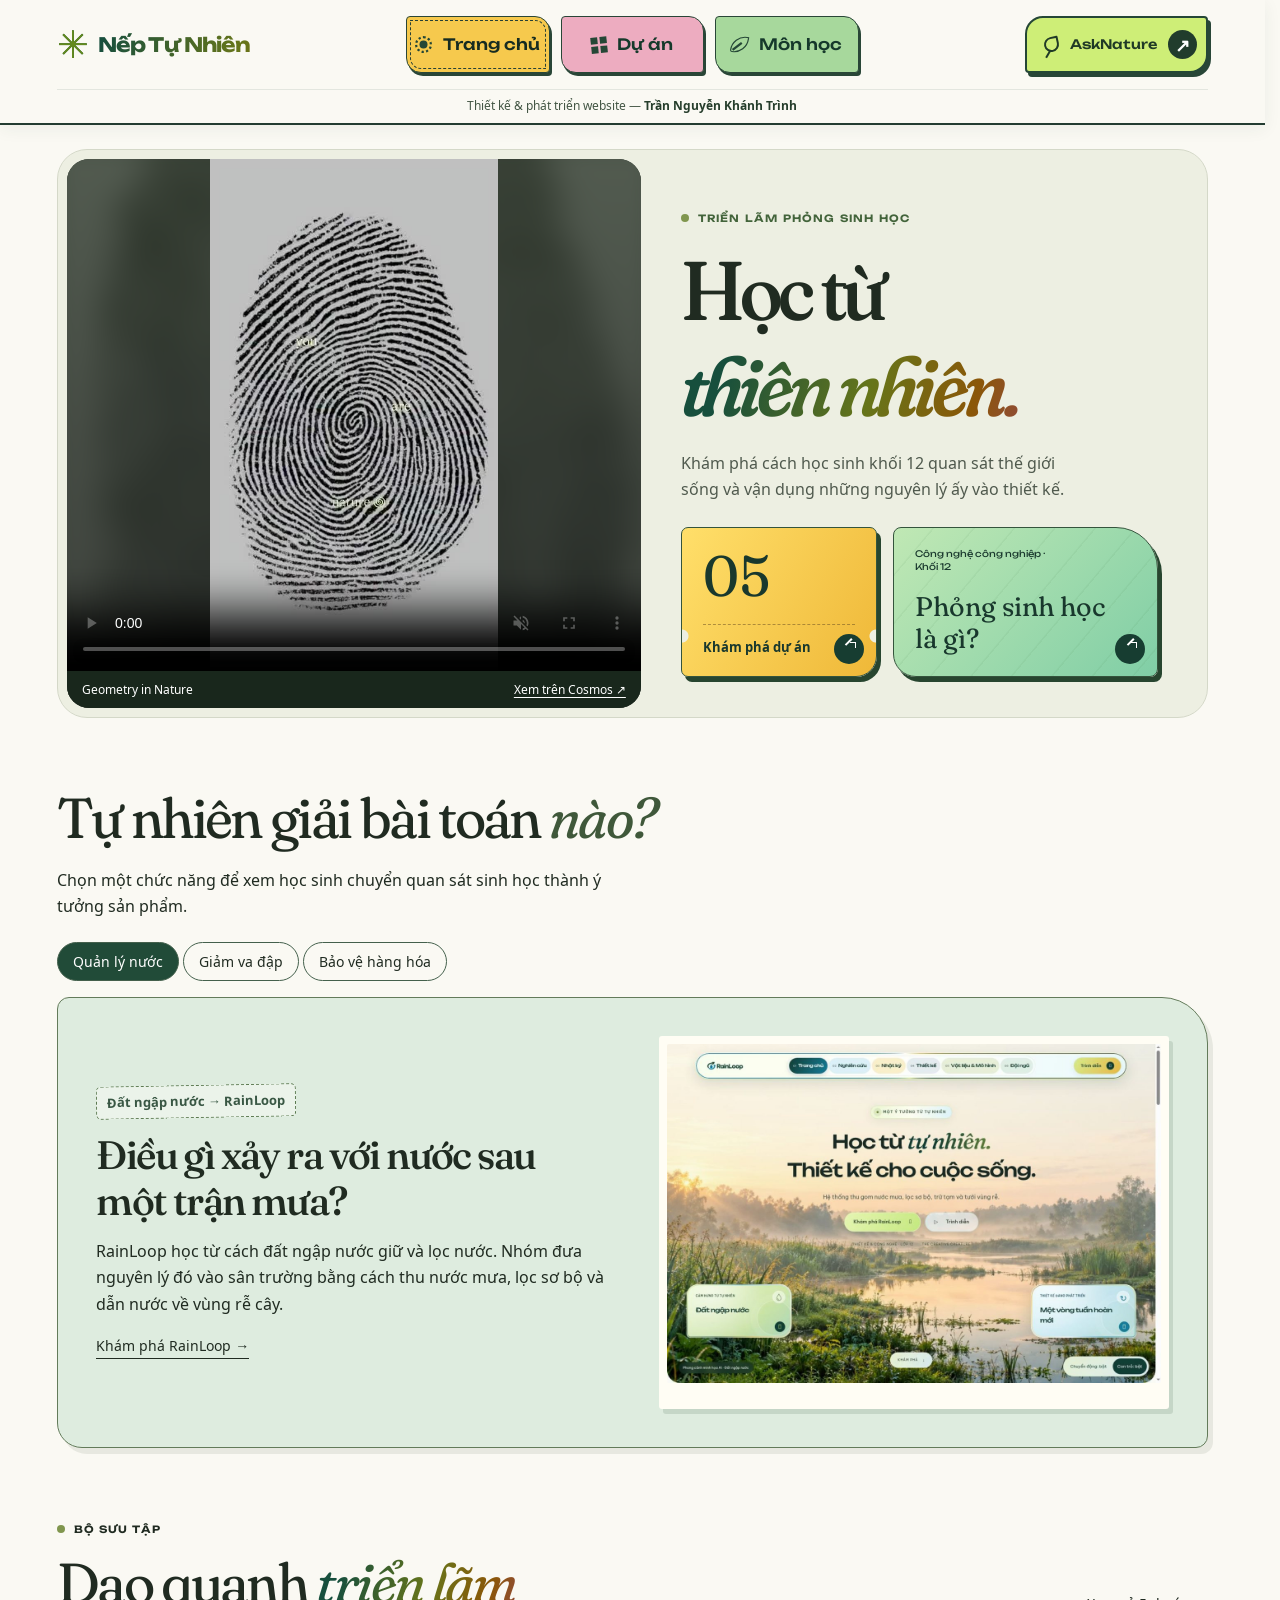
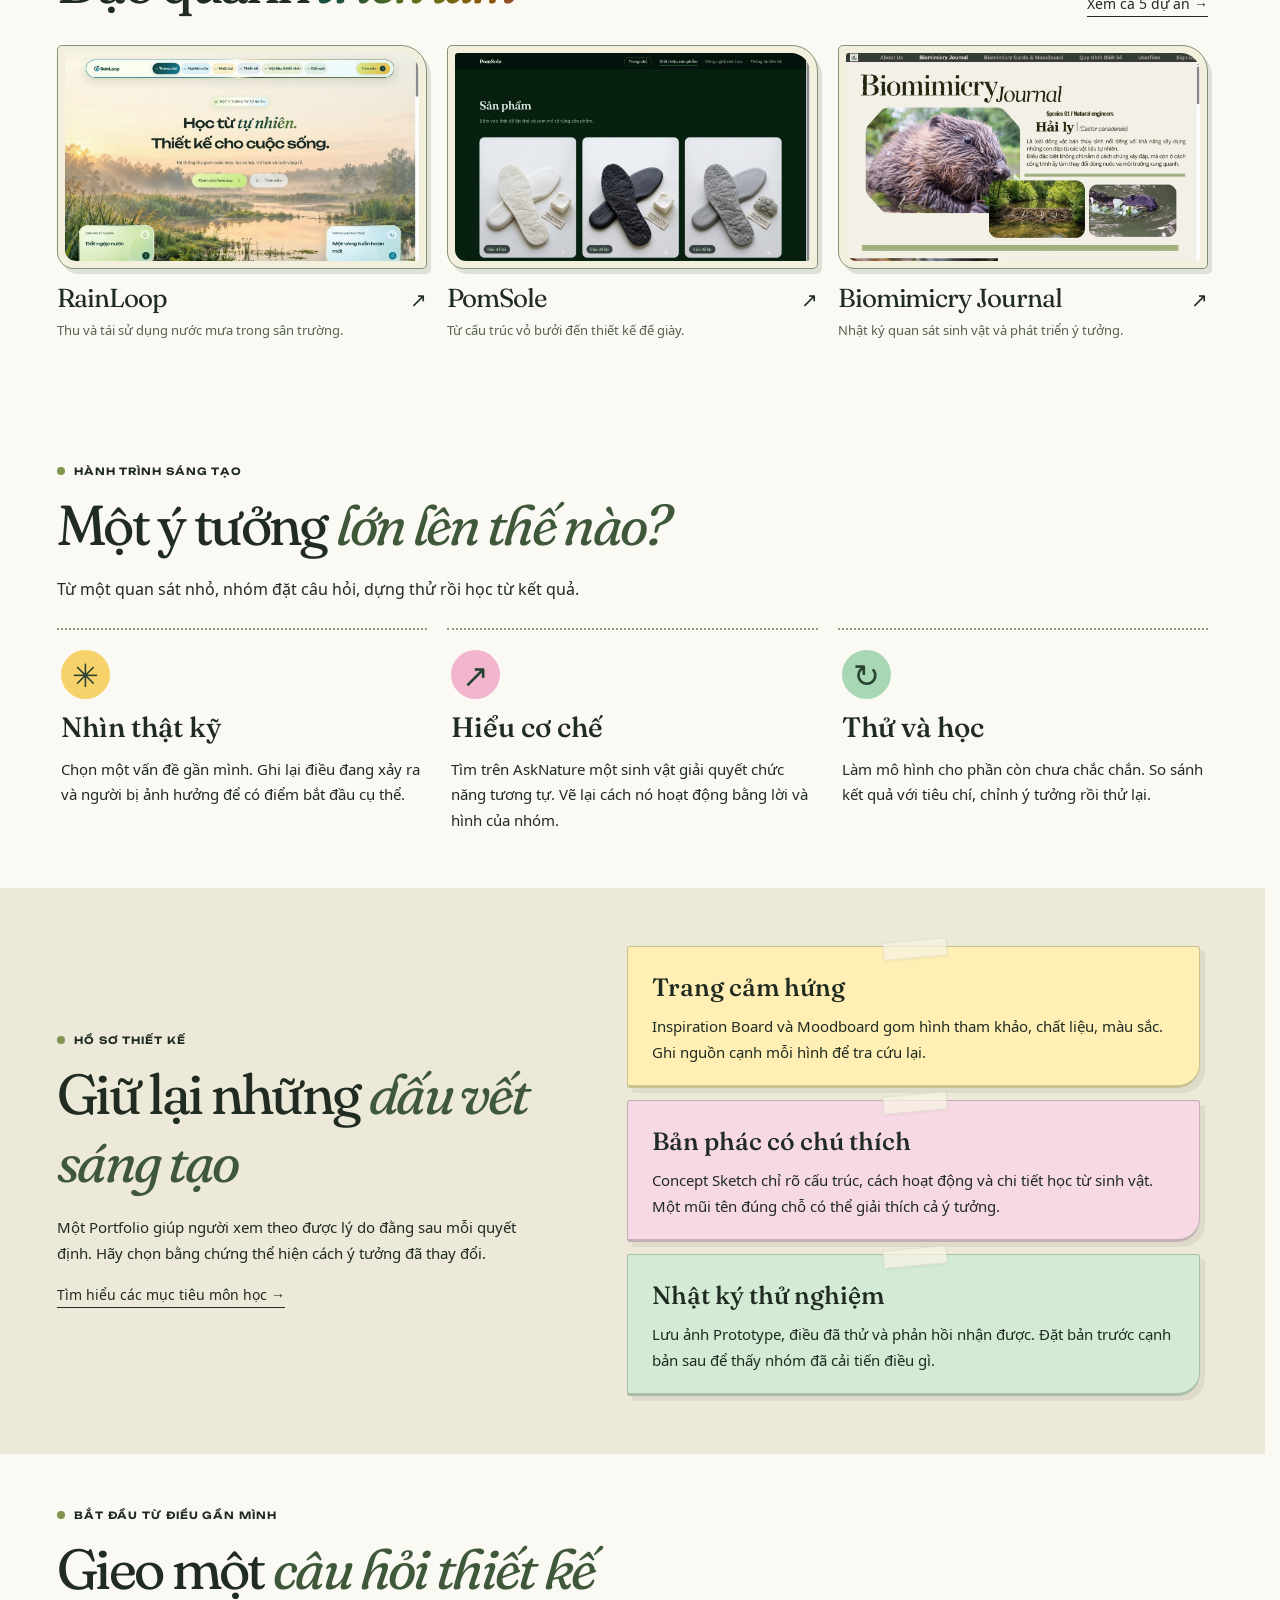
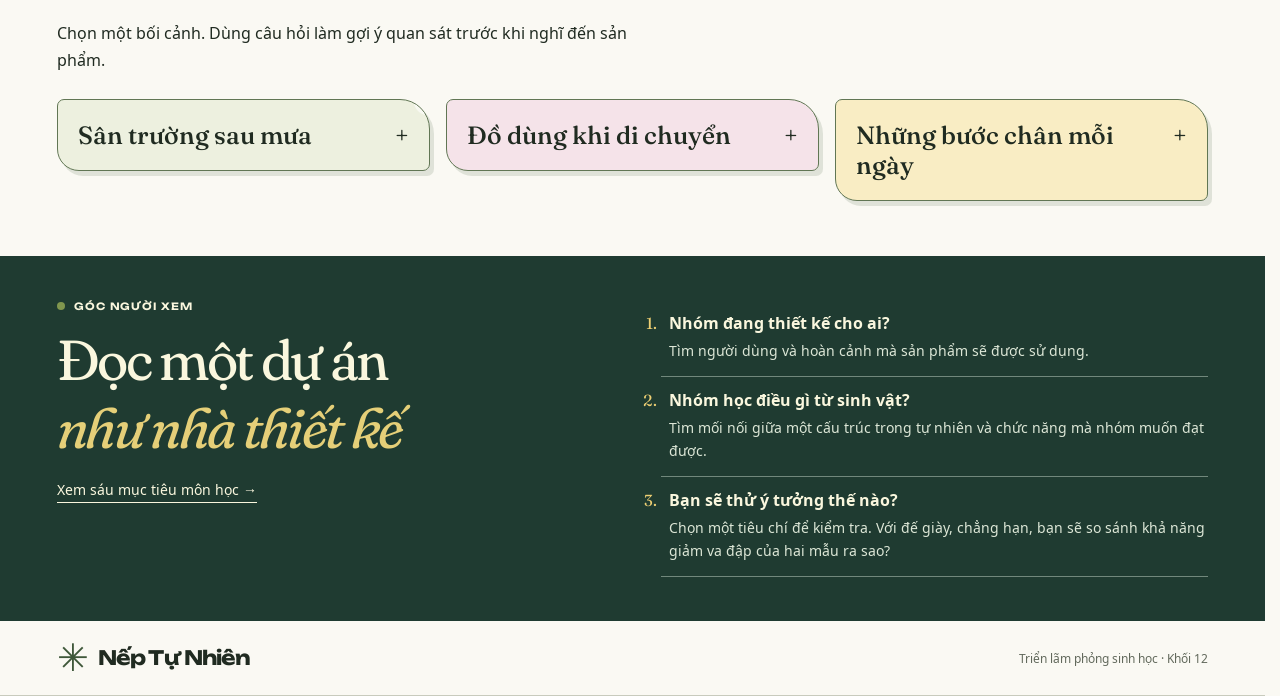
==== commit 8080c2d8: "Restyle cards as exhibit tickets and botanical field notes" ====
--- a/index.html
+++ b/index.html
@@ -1,4 +1,4 @@
-<!doctype html><html lang="vi"><head><meta charset="utf-8"><meta name="viewport" content="width=device-width,initial-scale=1"><meta name="theme-color" content="#fcfaee"><meta name="description" content="Triển lãm website phỏng sinh học của học sinh khối 12."><title>Trang chủ · Nếp Tự Nhiên</title><link rel="stylesheet" href="style.css?v=2"><link rel="stylesheet" href="exhibition.css"><link rel="stylesheet" href="typography.css?v=6"><script src="app.js?v=10" defer></script><link rel="stylesheet" href="course-guide-v1.css"><link rel="stylesheet" href="field-motion.css?v=9"><link rel="stylesheet" href="interactions-v1.css"><link rel="stylesheet" href="sticky-credit-v1.css"></head>
+<!doctype html><html lang="vi"><head><meta charset="utf-8"><meta name="viewport" content="width=device-width,initial-scale=1"><meta name="theme-color" content="#fcfaee"><meta name="description" content="Triển lãm website phỏng sinh học của học sinh khối 12."><title>Trang chủ · Nếp Tự Nhiên</title><link rel="stylesheet" href="style.css?v=2"><link rel="stylesheet" href="exhibition.css"><link rel="stylesheet" href="typography.css?v=6"><script src="app.js?v=11" defer></script><link rel="stylesheet" href="course-guide-v1.css"><link rel="stylesheet" href="field-motion.css?v=9"><link rel="stylesheet" href="interactions-v1.css"><link rel="stylesheet" href="sticky-credit-v1.css"><link rel="stylesheet" href="crafted-cards-v1.css"></head>
  <body><a class="skip" href="#noi-dung">Đến nội dung</a><header><div class="bar wrap"><a class="brand" href="./"><span class="mark" aria-hidden="true">✳</span>Nếp Tự Nhiên</a><nav aria-label="Điều hướng chính"><a href="./" aria-current="page"><span aria-hidden="true" class="stamp-icon sun"></span><span>Trang chủ</span></a><a href="du-an.html"><span aria-hidden="true" class="stamp-icon tiles"></span><span>Dự án</span></a><a href="mon-hoc.html"><span aria-hidden="true" class="stamp-icon leaf"></span><span>Môn học</span></a></nav><a class="source" href="https://asknature.org/" target="_blank" rel="noopener"><span class="source-lens" aria-hidden="true"></span><span>AskNature</span><span class="source-arrow" aria-hidden="true">↗</span></a></div><div class="header-credit wrap"><span>Thiết kế &amp; phát triển website — <strong>Trần Nguyễn Khánh Trình</strong></span></div></header><main id="noi-dung" tabindex="-1"><section class="hero wrap" id="trang-chu">
   <figure class="hero-film">
     <video controls playsinline muted loop preload="metadata" poster="assets/geometry-poster.jpg" aria-label="Video của Geometry in Nature">
--- a/crafted-cards-v1.css
+++ b/crafted-cards-v1.css
@@ -0,0 +1,48 @@
+/* Exhibit tickets, specimen labels and pinned field notes. */
+.discovery {gap:16px}
+.discovery a {
+  isolation:isolate;overflow:hidden;
+  min-height:150px;padding:19px 21px 20px;
+  border:1.5px solid #34543c;
+  box-shadow:4px 5px 0 #27452f;
+}
+.discovery .collection-door {
+  border-radius:7px 7px 21px 7px;
+  background:radial-gradient(circle at 0 73%,#edefe2 0 6px,transparent 7px),radial-gradient(circle at 100% 73%,#edefe2 0 6px,transparent 7px),linear-gradient(120deg,#ffdf6a,#efb838);
+}
+.collection-door strong {font-size:57px;line-height:1}
+.discovery .collection-door span {border-top:1px dashed #70532388;padding-top:13px;margin-top:6px;font-weight:600}
+.discovery .course-door {
+  border-radius:8px 42px 8px 23px;
+  background:repeating-linear-gradient(130deg,transparent 0 29px,#346c3610 30px 31px),linear-gradient(135deg,#c0e8b4,#80cea6);
+}
+.discovery .course-door>span {font-family:'Unbounded Variable',sans-serif;font-size:9px;line-height:1.5;max-width:19ch;position:relative;z-index:1}
+.discovery .course-door strong {font-size:27px;margin-top:8px;position:relative;z-index:1}
+.discovery b {right:12px;bottom:12px;width:30px;height:30px}
+.discovery a::after,.paper::after {
+  content:'';position:absolute;inset:0;z-index:0;pointer-events:none;
+  background:radial-gradient(170px circle at var(--light-x,20%) var(--light-y,0%),#fff9cf99,transparent 76%);
+  opacity:0;transition:opacity .25s;
+}
+.discovery a:hover::after,.discovery a:focus-visible::after,.paper:hover::after {opacity:1}
+.case-sheet {border:1px solid #637b5a;border-radius:12px 46px 12px 25px;box-shadow:5px 6px 0 #3d513218}
+.case-origin {display:inline-block;padding:5px 10px;border:1px dashed #5b7950;border-radius:5px;background:#fffff966;transform:rotate(-1deg)}
+.case-view {padding:8px 8px 26px;background:#fffdf4;border-radius:3px;box-shadow:4px 5px 0 #34523c25;display:block}
+.case-view img {border-radius:2px;box-shadow:none}
+.tile .art {padding:7px;border:1px solid #839275;background:#f2f0dc;border-radius:5px 26px 5px 17px;box-shadow:4px 5px 0 #35503922}
+.tile .art img {inset:7px;width:calc(100% - 14px);height:calc(100% - 14px);border-radius:3px 19px 3px 11px}
+.paper {border-radius:3px 3px 23px 3px;border-bottom-width:3px;padding-top:25px}
+.paper::before {width:62px;height:16px;top:-7px;left:calc(50% - 31px);box-shadow:0 1px 3px #28391c11}
+.goal-card,.seed-grid details {border:1.5px solid #617654;border-radius:7px 30px 7px 22px;box-shadow:4px 5px 0 #38533122}
+.goal-card .goal-no {background:#fffdf1a6;border:1px dashed currentColor;border-radius:50%;width:39px;height:39px;display:grid;place-items:center;font-size:21px}
+.seed-grid details {position:relative;background-image:radial-gradient(circle at 100% 0,#fff9 0 15px,transparent 16px)}
+.seed-grid details[open] {box-shadow:4px 7px 0 #38533133}
+.field-note {border:1.5px solid #4a6d4b;border-radius:8px 33px 8px 22px!important;background-image:repeating-linear-gradient(140deg,transparent 0 30px,#3e693615 31px 32px)}
+@media(hover:hover) and (pointer:fine) and (prefers-reduced-motion:no-preference) {
+  .discovery a:hover {transform:translateY(-5px);box-shadow:5px 9px 0 #27452f}
+  .paper {transition:transform .25s,box-shadow .25s}
+  .paper:hover {transform:translateY(-4px) rotate(.6deg);box-shadow:7px 10px 0 #31463022}
+  .seed-grid summary:hover .goal-toggle {transform:scale(1.1)}
+}
+@media(max-width:850px){.discovery a{padding:15px;min-height:148px}.discovery .course-door strong{font-size:24px}}
+@media(max-width:420px){.discovery{gap:11px}.discovery a{padding:13px;min-height:146px}.discovery .course-door strong{font-size:22px}.collection-door strong{font-size:47px}.collection-door span{font-size:12px}}
